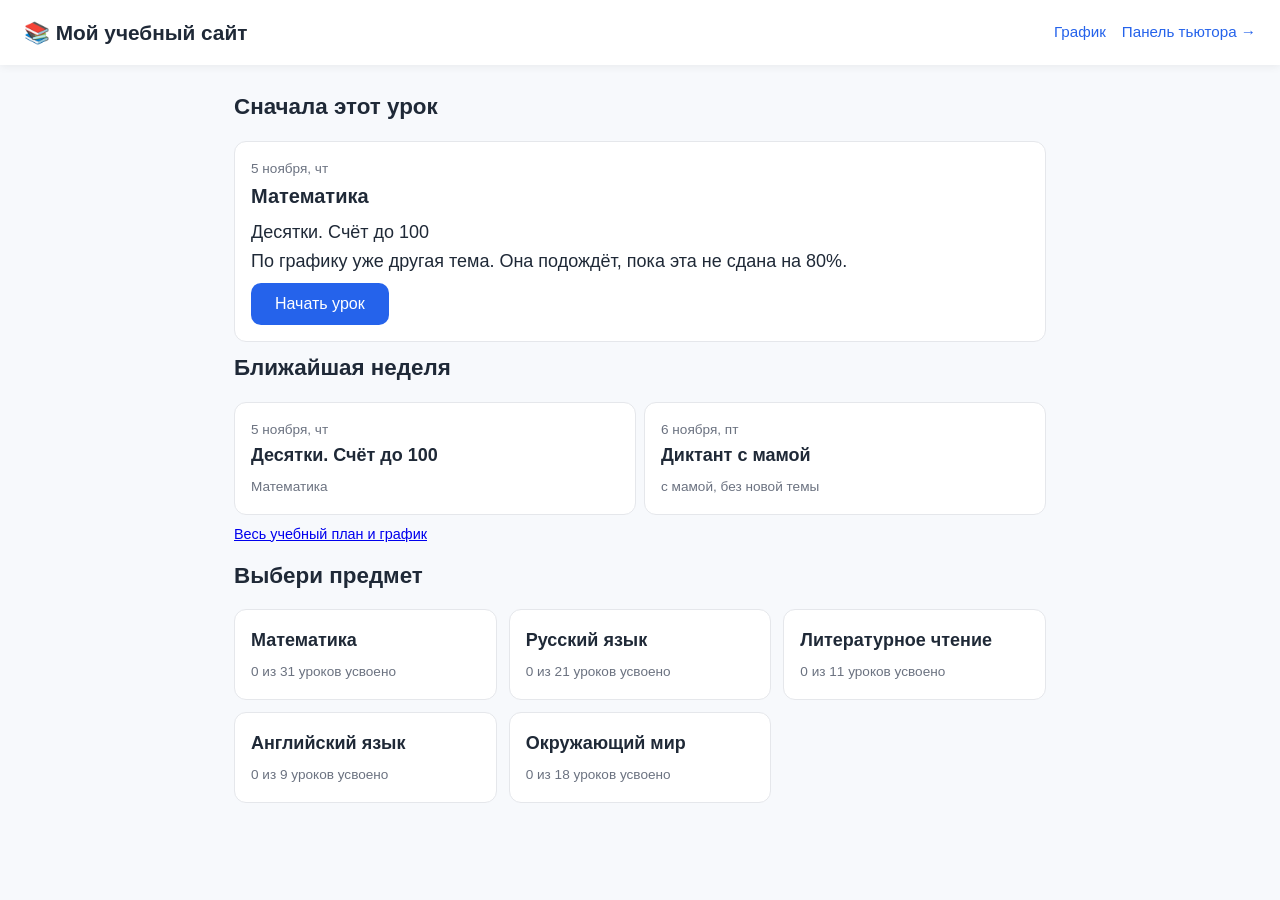
==== index.html @ 7d38accf "Сохранить учебный сайт до правок этапа 1. Co-authored-by: Cursor <cursoragent@cursor.com>" ====
<!DOCTYPE html>
<html lang="ru">
<head>
  <meta charset="UTF-8">
  <meta name="viewport" content="width=device-width, initial-scale=1.0">
  <title>Мой учебный сайт</title>
  <link rel="stylesheet" href="styles.css">
</head>
<body>
  <header>
    <h1>📚 Мой учебный сайт</h1>
    <nav>
      <a href="plan.html" class="tutor-link">График</a>
      <a href="tutor.html" class="tutor-link">Панель тьютора →</a>
    </nav>
  </header>

  <main id="app">
    <section id="subjects-view">
      <div id="today-view">
        <h2 id="today-heading">Сегодня</h2>
        <div id="today-card"></div>
        <h2 id="week-heading">Эта неделя</h2>
        <div id="week-list" class="week"></div>
        <p class="hint"><a href="plan.html">Весь учебный план и график</a></p>
      </div>
      <h2>Выбери предмет</h2>
      <div id="subjects-list" class="grid"></div>
    </section>

    <section id="lessons-view" class="hidden">
      <button class="back-btn" onclick="showSubjects()">← Назад к предметам</button>
      <h2 id="subject-title"></h2>
      <div id="lessons-list" class="grid"></div>
    </section>

    <section id="lesson-view" class="hidden">
      <button class="back-btn" onclick="backToLessons()">← Назад к урокам</button>
      <h2 id="lesson-title"></h2>

      <div id="video-block" class="video-block hidden">
        <h3>Видео к уроку</h3>
        <div id="video-container"></div>
      </div>

      <div id="teach-block">
        <p id="step-label" class="hint"></p>
        <div id="teach-body" class="video-block"></div>
        <button id="teach-next" class="action-btn" type="button" onclick="nextTeachStep()">Дальше</button>
      </div>

      <div id="practice-block" class="hidden">
        <p id="practice-label" class="hint"></p>
        <h3>Тренировка. Она на усвоение не влияет.</h3>
        <div id="practice-body"></div>
        <p id="practice-why" class="hidden"></p>
        <button id="practice-next" class="action-btn hidden" type="button" onclick="nextPractice()">Дальше</button>
      </div>

      <div id="quiz-block" class="hidden">
        <h3 id="quiz-title">Проверка</h3>
        <p id="quiz-hint" class="hint">Первая проверка. Урок усвоен, если верно не меньше 80%.</p>
        <div id="questions"></div>
        <button id="check-btn" onclick="checkAnswers()">Проверить</button>
        <div id="result" class="hidden"></div>
      </div>

      <div id="stuck-block" class="hidden">
        <p>Две проверки ниже 80%. Позови маму: после её объяснения урок можно открыть дальше.</p>
        <button onclick="replayVideo()">🎬 Пересмотреть видео</button>
        <button onclick="callTutor()">🙋 Позвать маму</button>
      </div>
    </section>
  </main>

  <script src="app.js"></script>
</body>
</html>
---- styles.css ----
* { box-sizing: border-box; margin: 0; padding: 0; }

body {
  font-family: -apple-system, "Segoe UI", Roboto, sans-serif;
  font-size: 18px;
  line-height: 1.6;
  background: #f7f9fc;
  color: #1f2937;
  padding-bottom: 40px;
}

header {
  background: #fff;
  padding: 16px 24px;
  display: flex;
  justify-content: space-between;
  align-items: center;
  box-shadow: 0 2px 8px rgba(0,0,0,0.06);
  position: sticky;
  top: 0;
  z-index: 10;
}

header h1 { font-size: 1.3rem; }
header nav { display: flex; gap: 16px; align-items: center; flex-wrap: wrap; justify-content: flex-end; }
.tutor-link { color: #2563eb; text-decoration: none; font-size: 0.95rem; white-space: nowrap; }
.tutor-link:hover { text-decoration: underline; }

main { max-width: 860px; margin: 0 auto; padding: 24px; }

h2 { margin-bottom: 16px; font-size: 1.4rem; }
h3 { margin: 20px 0 12px; font-size: 1.1rem; color: #374151; }

.grid { display: grid; gap: 12px; grid-template-columns: repeat(auto-fill, minmax(220px, 1fr)); }

.card {
  background: #fff;
  border-radius: 12px;
  padding: 16px;
  cursor: pointer;
  border: 1px solid #e5e7eb;
  transition: transform 0.15s, box-shadow 0.15s;
}
.card:hover { transform: translateY(-2px); box-shadow: 0 6px 16px rgba(0,0,0,0.08); }
.card.locked { opacity: 0.55; cursor: not-allowed; }
.card.locked:hover { transform: none; box-shadow: none; }
.card.done { border-color: #86efac; background: #f0fdf4; }
.card.is-today { outline: 2px solid #2563eb; }

.card-title { font-weight: 600; margin-bottom: 6px; }
.card-status { font-size: 0.85rem; color: #6b7280; }

.hidden { display: none !important; }

.back-btn {
  background: none;
  border: none;
  color: #2563eb;
  font-size: 1rem;
  cursor: pointer;
  margin-bottom: 16px;
  padding: 0;
}
.back-btn:hover { text-decoration: underline; }

.video-block {
  background: #fff;
  border-radius: 12px;
  padding: 16px;
  margin-bottom: 20px;
  border: 1px solid #e5e7eb;
}
video, iframe { width: 100%; border-radius: 8px; max-height: 420px; }

.question {
  background: #fff;
  border-radius: 12px;
  padding: 16px;
  margin-bottom: 12px;
  border: 1px solid #e5e7eb;
}
.question p { font-weight: 500; margin-bottom: 10px; }
.options { display: flex; flex-direction: column; gap: 8px; }
.option {
  display: flex;
  align-items: center;
  gap: 10px;
  padding: 10px 12px;
  border-radius: 8px;
  border: 1px solid #e5e7eb;
  cursor: pointer;
  transition: background 0.12s;
}
.option:hover { background: #f3f4f6; }
.option.correct { background: #dcfce7; border-color: #86efac; }
.option.wrong { background: #fee2e2; border-color: #fca5a5; }
.option input { accent-color: #2563eb; }

button.option {
  font: inherit;
  color: inherit;
  text-align: left;
  width: 100%;
  background: #fff;
  cursor: pointer;
}

#check-btn, #stuck-block button, .action-btn {
  background: #2563eb;
  color: #fff;
  border: none;
  border-radius: 10px;
  padding: 12px 24px;
  font-size: 1rem;
  cursor: pointer;
  margin-top: 8px;
}
#check-btn:hover, .action-btn:hover { background: #1d4ed8; }

#stuck-block {
  background: #fff7ed;
  border: 1px solid #fdba74;
  border-radius: 12px;
  padding: 20px;
  margin-top: 16px;
  text-align: center;
}
#stuck-block button {
  background: #ea580c;
  margin: 8px 6px 0;
}
#stuck-block button:hover { background: #c2410c; }

#result {
  background: #dcfce7;
  border: 1px solid #86efac;
  border-radius: 12px;
  padding: 16px;
  margin-top: 16px;
  font-weight: 500;
}
#result.is-wait {
  background: #fff;
  border-color: #e5e7eb;
  color: #1f2937;
}

#tutor-progress .row {
  display: flex;
  justify-content: space-between;
  align-items: center;
  background: #fff;
  border: 1px solid #e5e7eb;
  border-radius: 10px;
  padding: 10px 14px;
  margin-bottom: 8px;
  gap: 12px;
}
#tutor-progress .row.stuck { border-color: #fca5a5; background: #fef2f2; }
#tutor-progress .row.done { border-color: #86efac; background: #f0fdf4; }
#tutor-progress .row button {
  background: #16a34a;
  color: #fff;
  border: none;
  border-radius: 8px;
  padding: 6px 12px;
  font-size: 0.85rem;
  cursor: pointer;
  white-space: nowrap;
}
#tutor-progress .row button:hover { background: #15803d; }

#tutor-errors .err {
  background: #fff;
  border-left: 4px solid #f59e0b;
  border-radius: 8px;
  padding: 10px 14px;
  margin-bottom: 8px;
  font-size: 0.95rem;
}
#tutor-errors .err-type { color: #b45309; font-weight: 600; font-size: 0.8rem; text-transform: uppercase; }

.hint { color: #6b7280; font-size: 0.9rem; margin-bottom: 12px; }

#teach-body p, #practice-why {
  font-size: 1.15rem;
  line-height: 1.55;
}

#teach-body h3 { margin-top: 0; }

#practice-why {
  background: #fff;
  border-radius: 12px;
  padding: 14px 16px;
  border: 1px solid #e5e7eb;
}

button.card {
  font: inherit;
  color: inherit;
  text-align: left;
  width: 100%;
}

.today-card {
  background: #fff;
  border: 1px solid #e5e7eb;
  border-radius: 12px;
  padding: 16px;
  margin-bottom: 8px;
}
.today-card .card-title { font-size: 1.25rem; }
.week {
  display: grid;
  gap: 8px;
  grid-template-columns: repeat(auto-fit, minmax(150px, 1fr));
  margin-bottom: 8px;
}
.plan-subject { margin-bottom: 18px; }
.plan-subject ol { margin: 8px 0 0 1.2rem; }
.plan-subject li { margin: 2px 0; }
.plan-month { margin: 22px 0 10px; }
.plan-row {
  display: flex;
  gap: 12px;
  align-items: baseline;
  background: #fff;
  border: 1px solid #e5e7eb;
  border-radius: 10px;
  padding: 10px 14px;
  margin-bottom: 8px;
  text-decoration: none;
  color: inherit;
}
a.plan-row:hover { border-color: #2563eb; }
.plan-date { min-width: 11rem; color: #6b7280; }
.plan-what { flex: 1; }
.mom-day .plan-what { display: flex; flex-direction: column; gap: 2px; }
.mom-topic { color: #4b5563; font-size: 0.95rem; }
#tutor-calendar .hint a { color: #2563eb; text-decoration: none; }
#tutor-calendar .hint a:hover { text-decoration: underline; }
.plan-row.kind-mama { background: #fff7ed; border-color: #fdba74; }
.plan-row.kind-rest { background: #f3f4f6; }
.plan-row.kind-review, .plan-row.kind-return { background: #eff6ff; border-color: #bfdbfe; }
.plan-row.is-today { outline: 2px solid #2563eb; }
.plan-row.is-done { border-color: #86efac; background: #f0fdf4; }
@media (max-width: 640px) {
  .plan-row { flex-direction: column; gap: 2px; }
  .plan-date { min-width: 0; }
}

iframe {
  aspect-ratio: 16 / 9;
  height: auto;
  border: 0;
  display: block;
}
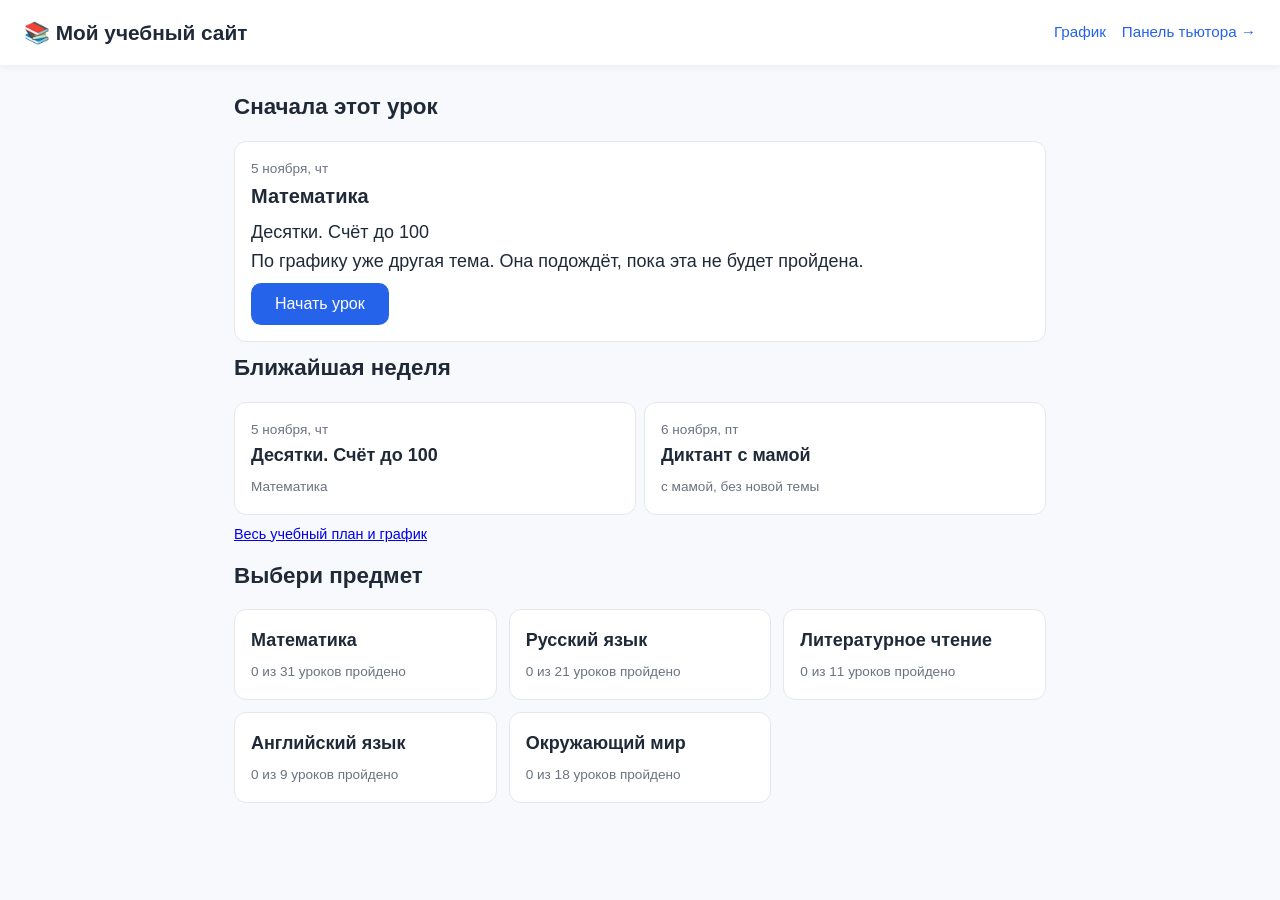
==== commit f5e7efbd: "Смягчить слова и цвета на экране ребёнка. Процент и порог по-прежнему считаются для мамы, ребёнок ви" ====
--- a/index.html
+++ b/index.html
@@ -51,7 +51,7 @@
 
       <div id="practice-block" class="hidden">
         <p id="practice-label" class="hint"></p>
-        <h3>Тренировка. Она на усвоение не влияет.</h3>
+        <h3>Тренировка. Здесь можно пробовать спокойно.</h3>
         <div id="practice-body"></div>
         <p id="practice-why" class="hidden"></p>
         <button id="practice-next" class="action-btn hidden" type="button" onclick="nextPractice()">Дальше</button>
@@ -59,16 +59,16 @@
 
       <div id="quiz-block" class="hidden">
         <h3 id="quiz-title">Проверка</h3>
-        <p id="quiz-hint" class="hint">Первая проверка. Урок усвоен, если верно не меньше 80%.</p>
+        <p id="quiz-hint" class="hint">Ответь на вопросы.</p>
         <div id="questions"></div>
         <button id="check-btn" onclick="checkAnswers()">Проверить</button>
         <div id="result" class="hidden"></div>
       </div>
 
       <div id="stuck-block" class="hidden">
-        <p>Две проверки ниже 80%. Позови маму: после её объяснения урок можно открыть дальше.</p>
+        <p>Давай разберём вместе.</p>
         <button onclick="replayVideo()">🎬 Пересмотреть видео</button>
-        <button onclick="callTutor()">🙋 Позвать маму</button>
+        <button onclick="callTutor()">🙋 Мне нужна помощь</button>
       </div>
     </section>
   </main>
--- a/styles.css
+++ b/styles.css
@@ -93,7 +93,7 @@
 }
 .option:hover { background: #f3f4f6; }
 .option.correct { background: #dcfce7; border-color: #86efac; }
-.option.wrong { background: #fee2e2; border-color: #fca5a5; }
+.option.wrong { background: #fff7ed; border-color: #fdba74; }
 .option input { accent-color: #2563eb; }
 
 button.option {
@@ -240,6 +240,29 @@
 .mom-topic { color: #4b5563; font-size: 0.95rem; }
 #tutor-calendar .hint a { color: #2563eb; text-decoration: none; }
 #tutor-calendar .hint a:hover { text-decoration: underline; }
+
+#tutor-lock input {
+  font: inherit;
+  font-size: 1.4rem;
+  letter-spacing: 0.25rem;
+  padding: 10px 12px;
+  border-radius: 10px;
+  border: 1px solid #e5e7eb;
+  width: 8rem;
+  margin-right: 8px;
+}
+#tutor-save .action-btn { margin-right: 8px; }
+.file-btn {
+  display: inline-block;
+  position: relative;
+  cursor: pointer;
+}
+.file-btn input {
+  position: absolute;
+  width: 1px;
+  height: 1px;
+  opacity: 0;
+}
 .plan-row.kind-mama { background: #fff7ed; border-color: #fdba74; }
 .plan-row.kind-rest { background: #f3f4f6; }
 .plan-row.kind-review, .plan-row.kind-return { background: #eff6ff; border-color: #bfdbfe; }
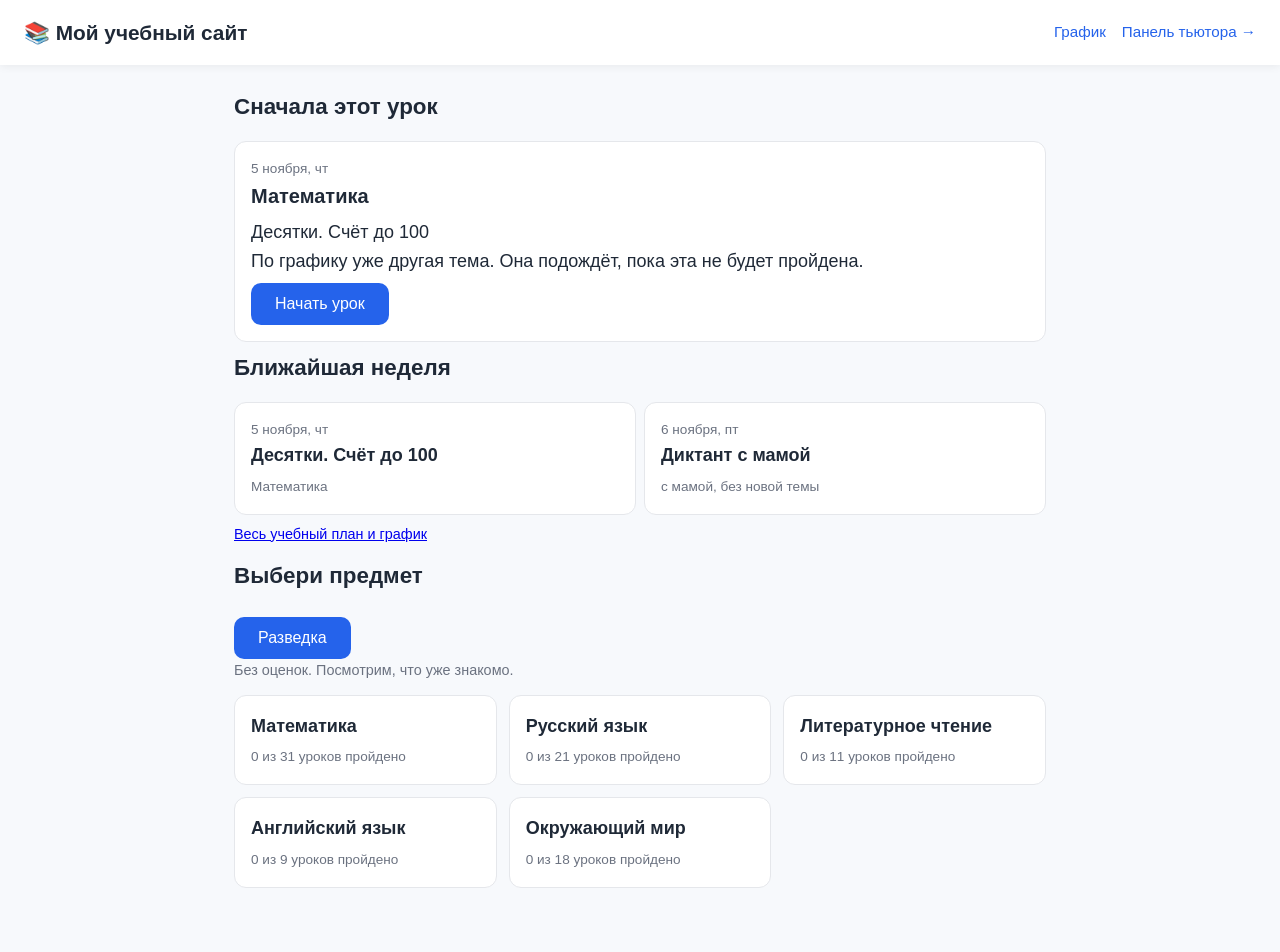
==== commit 52d08c0f: "Добавить разведку без оценок и карту умений. Результат пишется отдельно от прогресса уроков, чтобы м" ====
--- a/index.html
+++ b/index.html
@@ -25,7 +25,16 @@
         <p class="hint"><a href="plan.html">Весь учебный план и график</a></p>
       </div>
       <h2>Выбери предмет</h2>
+      <button class="action-btn" type="button" onclick="openScout()">Разведка</button>
+      <p class="hint">Без оценок. Посмотрим, что уже знакомо.</p>
       <div id="subjects-list" class="grid"></div>
+    </section>
+
+    <section id="scout-view" class="hidden">
+      <button class="back-btn" type="button" onclick="showSubjects()">← На главную</button>
+      <h2 id="scout-title">Разведка</h2>
+      <p id="scout-lead" class="hint"></p>
+      <div id="scout-body"></div>
     </section>
 
     <section id="lessons-view" class="hidden">
--- a/styles.css
+++ b/styles.css
@@ -94,6 +94,11 @@
 .option:hover { background: #f3f4f6; }
 .option.correct { background: #dcfce7; border-color: #86efac; }
 .option.wrong { background: #fff7ed; border-color: #fdba74; }
+.stars { font-size: 1.8rem; letter-spacing: 0.25rem; color: #d97706; margin-top: 8px; }
+.scout-card { cursor: default; }
+.scout-card.known { border-color: #86efac; background: #f0fdf4; }
+.scout-card.practice { border-color: #bfdbfe; background: #eff6ff; }
+#scout-body .option { margin-bottom: 8px; }
 .option input { accent-color: #2563eb; }
 
 button.option {
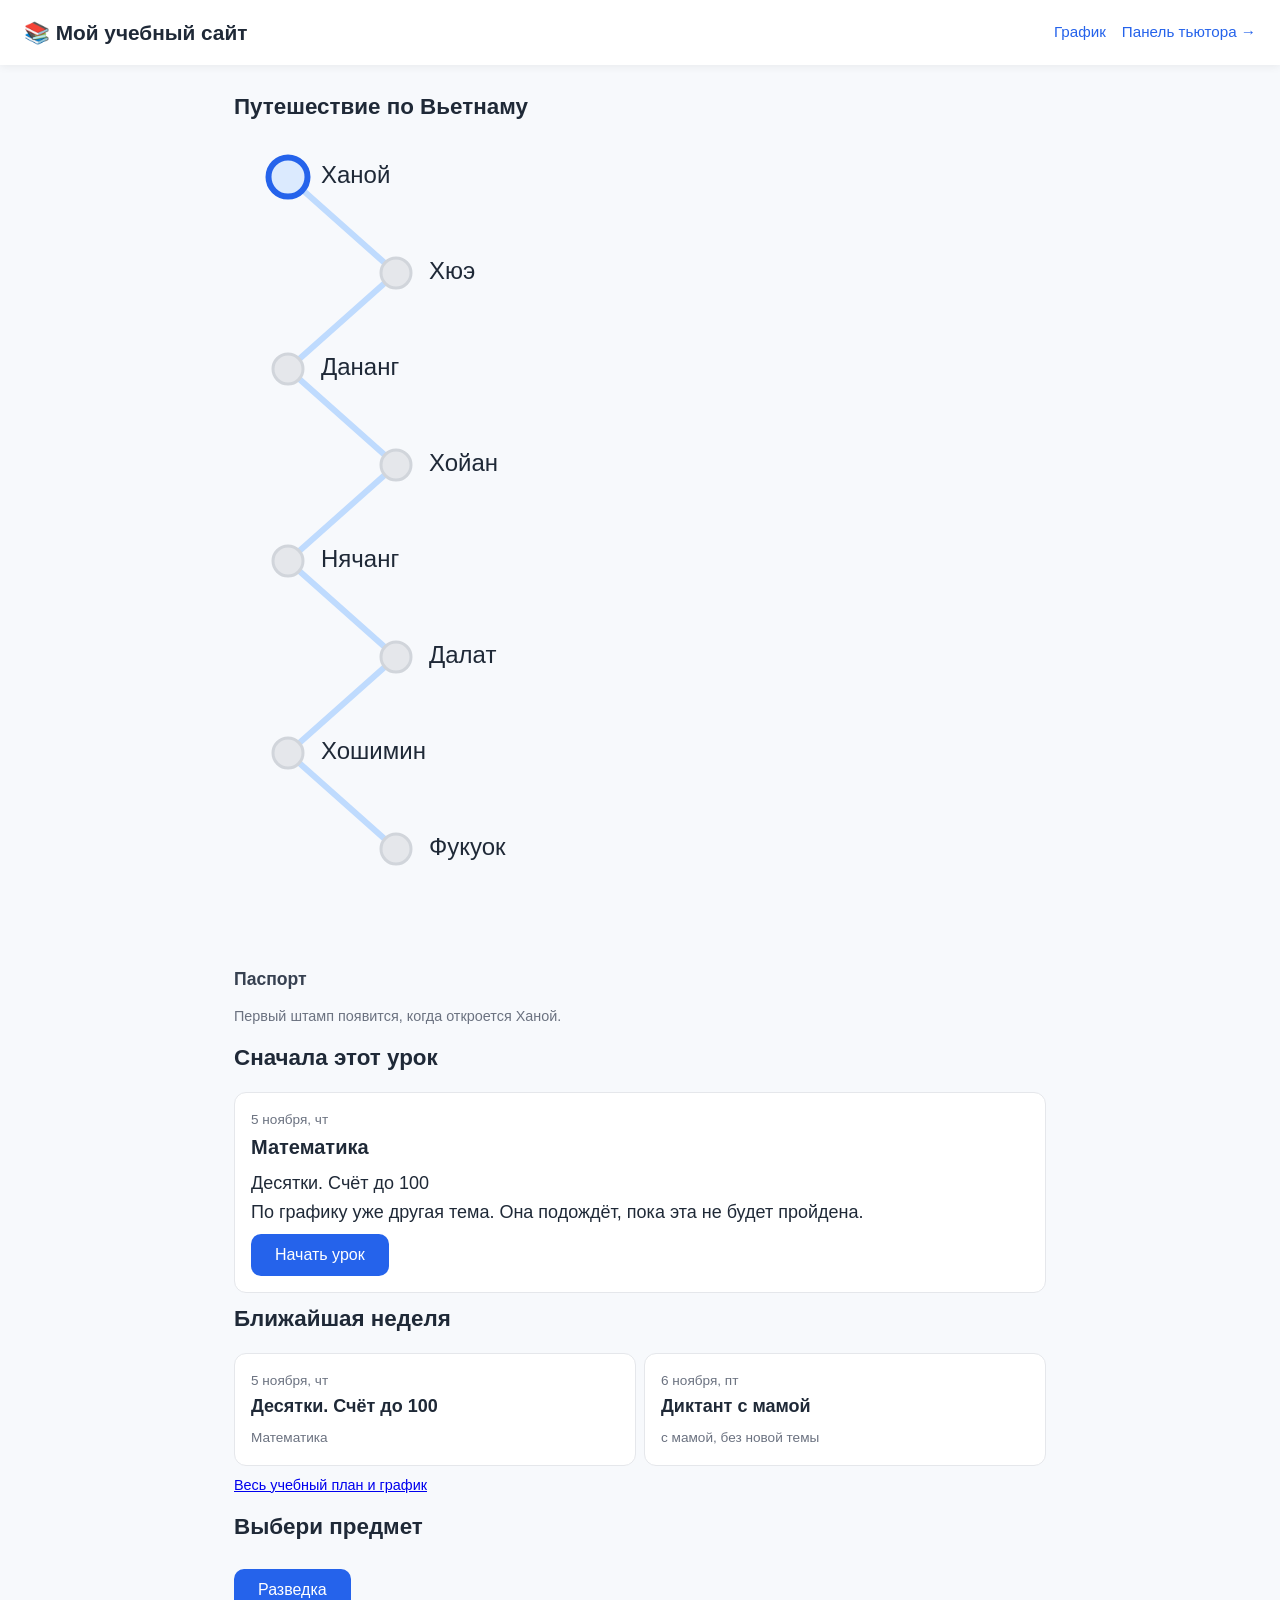
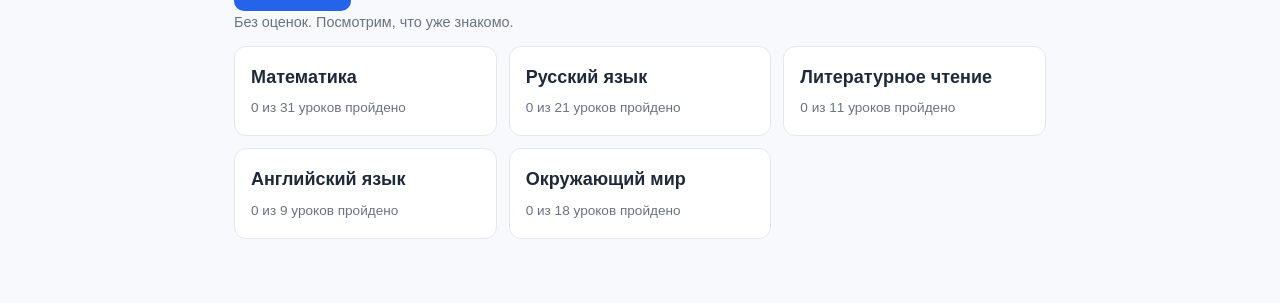
==== commit 216c919c: "Добавить путь по Вьетнаму и штампы в паспорт. Города открываются по доле пройденных уроков, а пропущ" ====
--- a/index.html
+++ b/index.html
@@ -17,6 +17,13 @@
 
   <main id="app">
     <section id="subjects-view">
+      <div id="journey">
+        <h2>Путешествие по Вьетнаму</h2>
+        <p id="journey-streak" class="hint"></p>
+        <div id="journey-path"></div>
+        <h3>Паспорт</h3>
+        <div id="journey-passport" class="stamps"></div>
+      </div>
       <div id="today-view">
         <h2 id="today-heading">Сегодня</h2>
         <div id="today-card"></div>
--- a/styles.css
+++ b/styles.css
@@ -94,7 +94,18 @@
 .option:hover { background: #f3f4f6; }
 .option.correct { background: #dcfce7; border-color: #86efac; }
 .option.wrong { background: #fff7ed; border-color: #fdba74; }
-.stars { font-size: 1.8rem; letter-spacing: 0.25rem; color: #d97706; margin-top: 8px; }
+#journey-path svg { width: 100%; max-width: 420px; height: auto; display: block; }
+.stamps { display: flex; flex-wrap: wrap; gap: 12px; }
+.stamp {
+  border: 2px dashed #d97706;
+  border-radius: 12px;
+  padding: 12px 16px;
+  background: #fffbeb;
+  min-width: 120px;
+  text-align: center;
+}
+.stamp-city { font-weight: 700; }
+.stamp-date { color: #92400e; font-size: 0.9rem; }
 .scout-card { cursor: default; }
 .scout-card.known { border-color: #86efac; background: #f0fdf4; }
 .scout-card.practice { border-color: #bfdbfe; background: #eff6ff; }
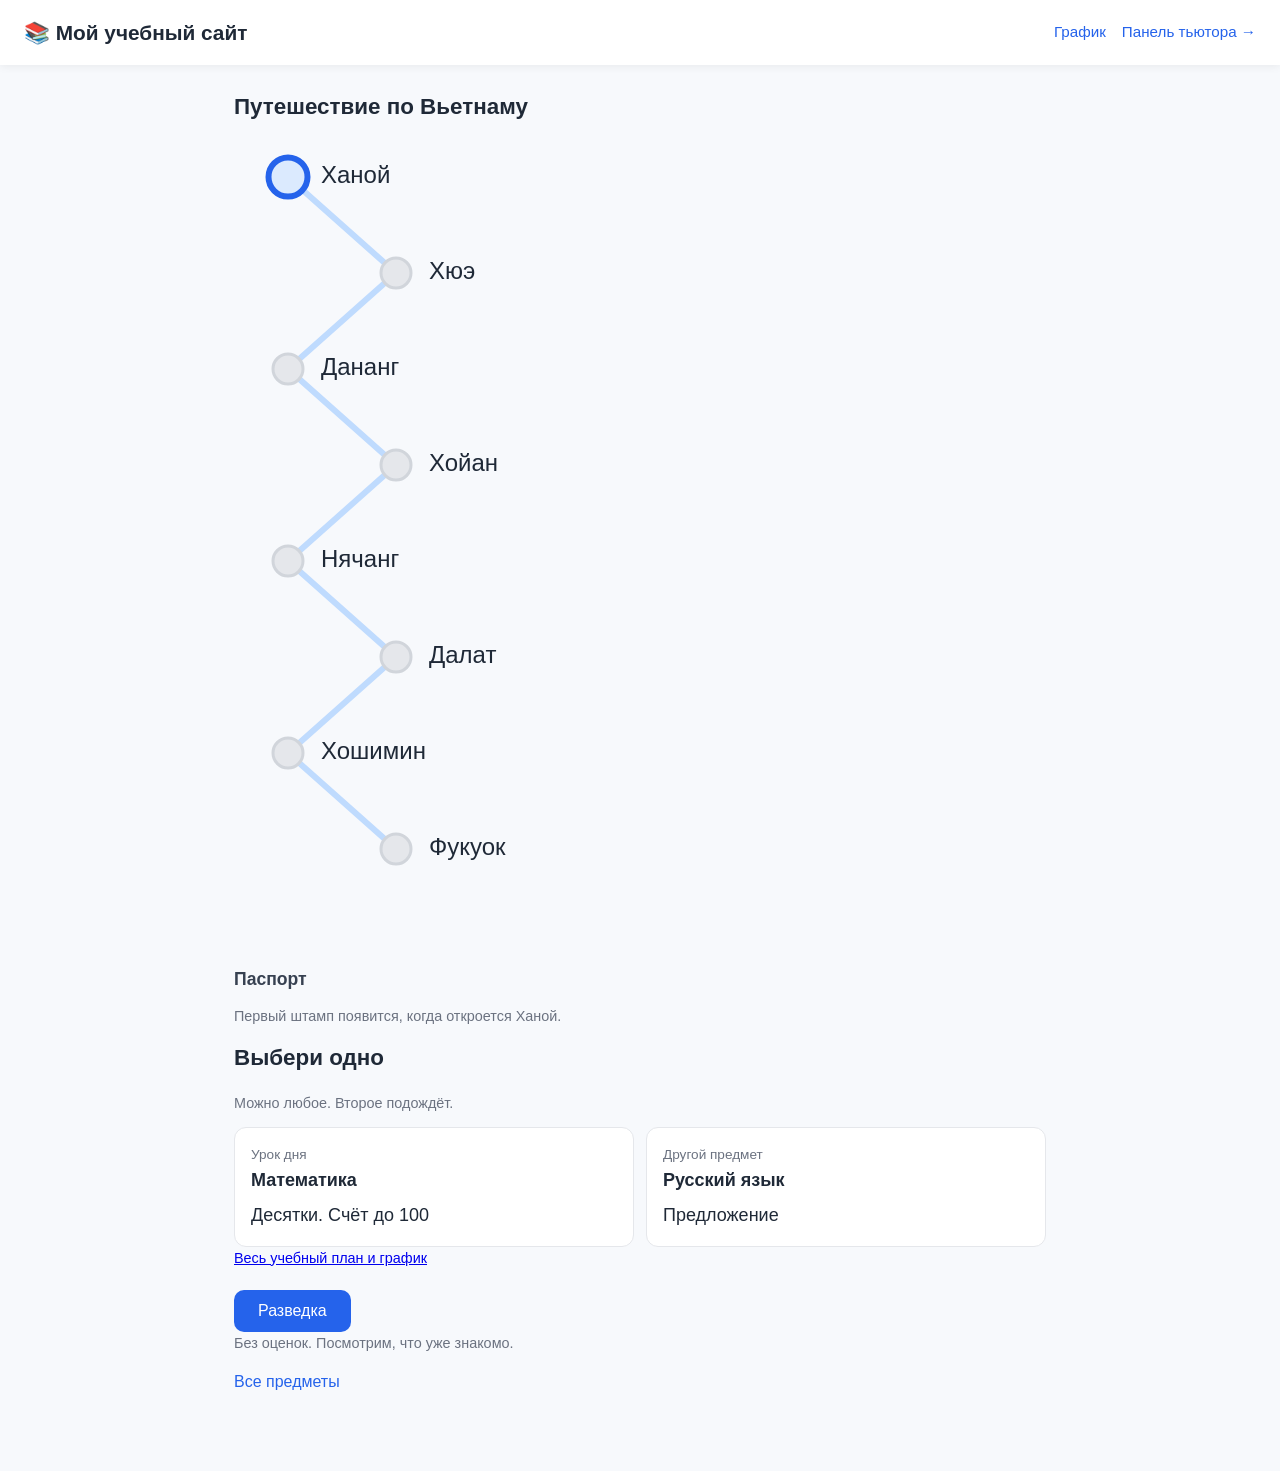
==== commit b5b3835e: "Добавить спокойное занятие: таймер, выбор из двух и рассказ маме. Пятнадцать минут не прерывают урок" ====
--- a/index.html
+++ b/index.html
@@ -27,14 +27,14 @@
       <div id="today-view">
         <h2 id="today-heading">Сегодня</h2>
         <div id="today-card"></div>
-        <h2 id="week-heading">Эта неделя</h2>
-        <div id="week-list" class="week"></div>
+        <h2 id="week-heading" class="hidden">Эта неделя</h2>
+        <div id="week-list" class="week hidden"></div>
         <p class="hint"><a href="plan.html">Весь учебный план и график</a></p>
       </div>
-      <h2>Выбери предмет</h2>
       <button class="action-btn" type="button" onclick="openScout()">Разведка</button>
       <p class="hint">Без оценок. Посмотрим, что уже знакомо.</p>
-      <div id="subjects-list" class="grid"></div>
+      <button class="back-btn" type="button" onclick="toggleSubjects()">Все предметы</button>
+      <div id="subjects-list" class="grid hidden"></div>
     </section>
 
     <section id="scout-view" class="hidden">
@@ -53,6 +53,12 @@
     <section id="lesson-view" class="hidden">
       <button class="back-btn" onclick="backToLessons()">← Назад к урокам</button>
       <h2 id="lesson-title"></h2>
+      <p id="session-timer" class="hint">Время занятия: <span id="session-time">15:00</span></p>
+      <div id="session-note" class="hidden">
+        <p>На сегодня всё, ты молодец!</p>
+        <button class="action-btn" type="button" onclick="finishSession()">Закончить</button>
+        <button class="action-btn" type="button" onclick="stayLonger()">Ещё немного</button>
+      </div>
 
       <div id="video-block" class="video-block hidden">
         <h3>Видео к уроку</h3>
--- a/styles.css
+++ b/styles.css
@@ -104,8 +104,18 @@
   min-width: 120px;
   text-align: center;
 }
-.stamp-city { font-weight: 700; }
-.stamp-date { color: #92400e; font-size: 0.9rem; }
+#session-note {
+  background: #eff6ff;
+  border: 1px solid #bfdbfe;
+  border-radius: 12px;
+  padding: 16px;
+  margin: 12px 0;
+}
+#session-note .action-btn { margin-right: 8px; }
+.choice-grid { display: grid; gap: 12px; }
+@media (min-width: 700px) {
+  .choice-grid { grid-template-columns: 1fr 1fr; }
+}
 .scout-card { cursor: default; }
 .scout-card.known { border-color: #86efac; background: #f0fdf4; }
 .scout-card.practice { border-color: #bfdbfe; background: #eff6ff; }
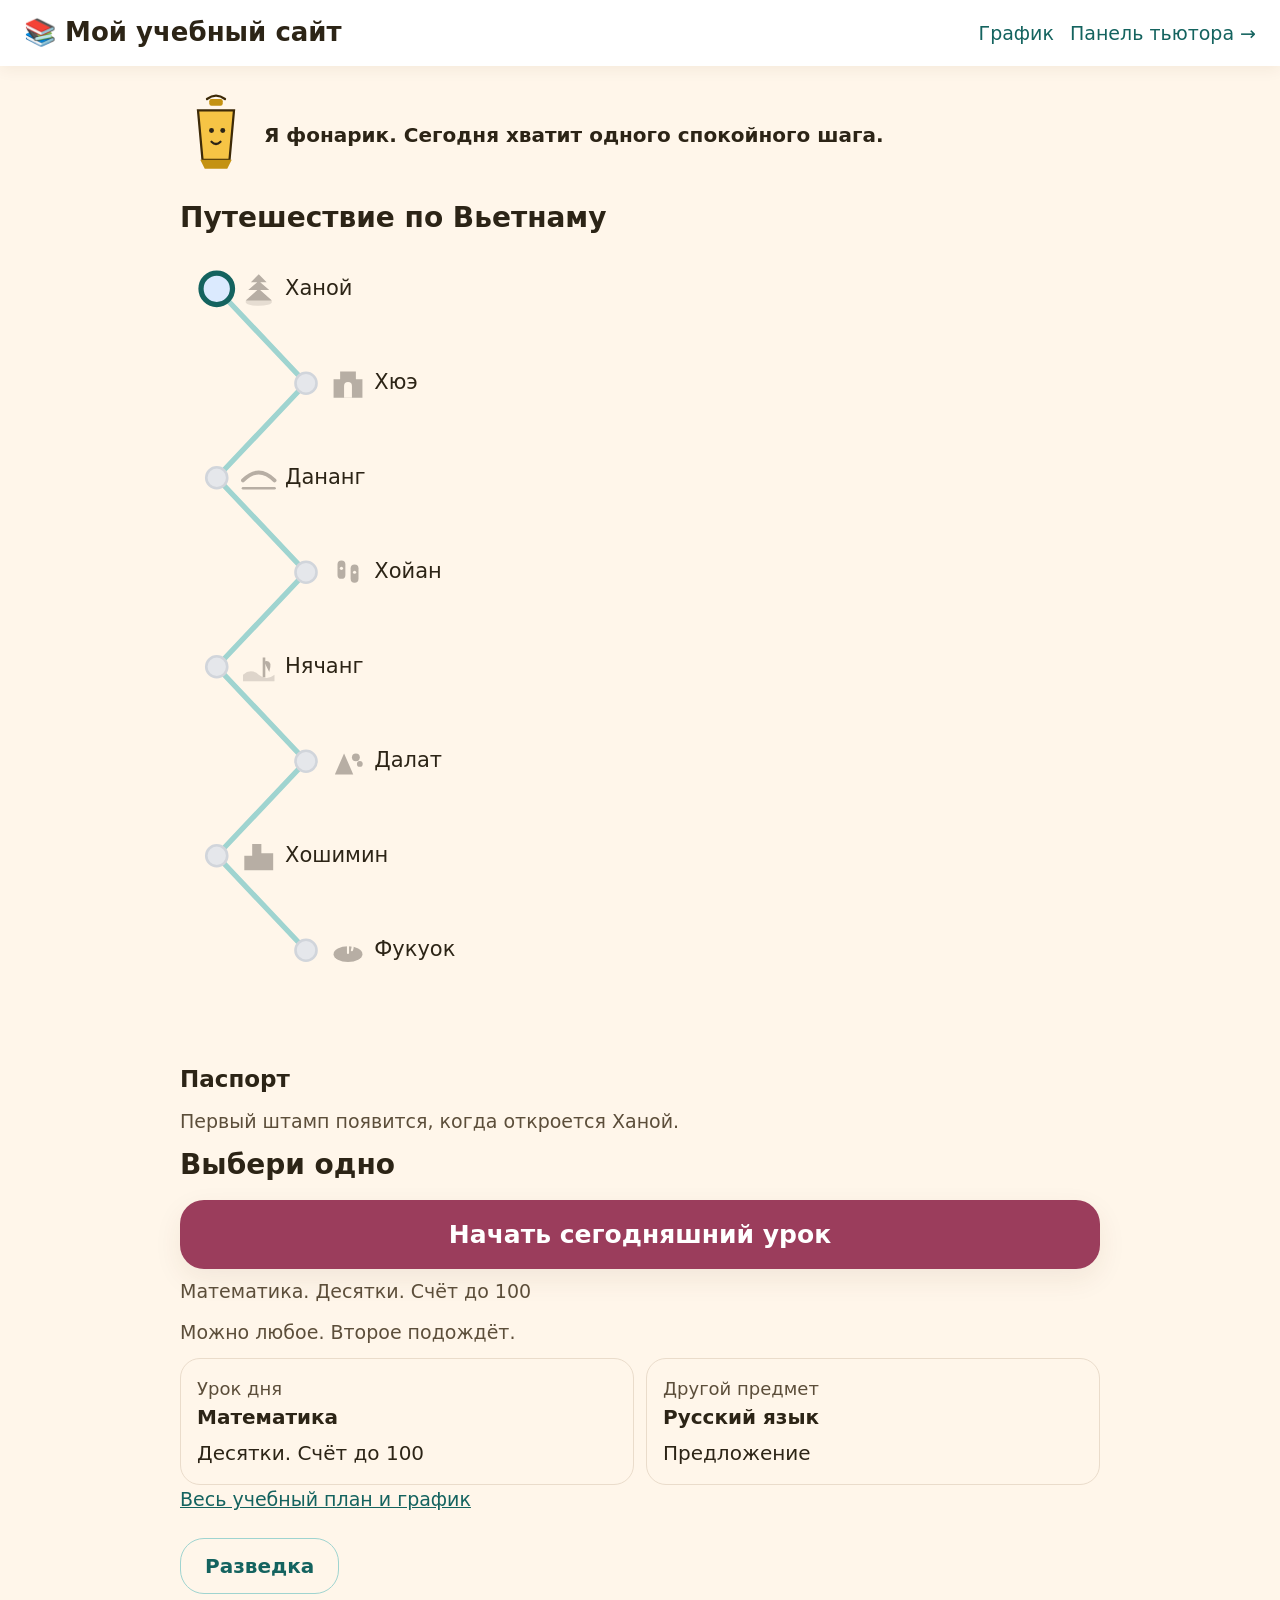
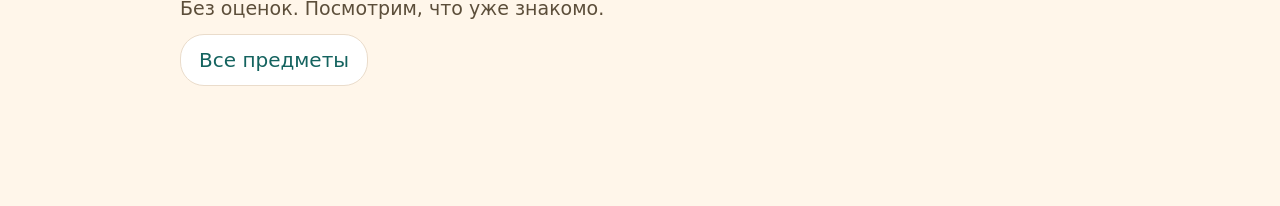
==== commit 98925faf: "Сделать главную спокойнее: кнопка дня, значки городов и фонарик. Выбор из двух и разведка остаются, " ====
--- a/index.html
+++ b/index.html
@@ -17,6 +17,18 @@
 
   <main id="app">
     <section id="subjects-view">
+      <div class="guide">
+        <svg class="guide-lantern" viewBox="0 0 64 80" aria-hidden="true">
+          <path d="M24 8 Q32 2 40 8" fill="none" stroke="#3d2a08" stroke-width="2" stroke-linecap="round"/>
+          <rect x="26" y="8" width="12" height="6" rx="2" fill="#c49212"/>
+          <path d="M16 18 H48 L44 62 H20 Z" fill="#f6c445" stroke="#3d2a08" stroke-width="2"/>
+          <circle cx="28" cy="36" r="2.2" fill="#2c2416"/>
+          <circle cx="38" cy="36" r="2.2" fill="#2c2416"/>
+          <path d="M28 46 Q32 50 36 46" fill="none" stroke="#2c2416" stroke-width="2" stroke-linecap="round"/>
+          <path d="M18 62 H46 L42 70 H22 Z" fill="#c49212"/>
+        </svg>
+        <p>Я фонарик. Сегодня хватит одного спокойного шага.</p>
+      </div>
       <div id="journey">
         <h2>Путешествие по Вьетнаму</h2>
         <p id="journey-streak" class="hint"></p>
@@ -31,7 +43,7 @@
         <div id="week-list" class="week hidden"></div>
         <p class="hint"><a href="plan.html">Весь учебный план и график</a></p>
       </div>
-      <button class="action-btn" type="button" onclick="openScout()">Разведка</button>
+      <button class="action-btn btn-quiet" type="button" onclick="openScout()">Разведка</button>
       <p class="hint">Без оценок. Посмотрим, что уже знакомо.</p>
       <button class="back-btn" type="button" onclick="toggleSubjects()">Все предметы</button>
       <div id="subjects-list" class="grid hidden"></div>
--- a/styles.css
+++ b/styles.css
@@ -1,225 +1,348 @@
+@font-face {
+  font-family: "Nunito";
+  src: url("fonts/Nunito-Regular.woff2") format("woff2");
+  font-weight: 400;
+  font-style: normal;
+  font-display: swap;
+}
+
+@font-face {
+  font-family: "Nunito";
+  src: url("fonts/Nunito-Bold.woff2") format("woff2");
+  font-weight: 700;
+  font-style: normal;
+  font-display: swap;
+}
+
+:root {
+  --paper: #fff6ea;
+  --paper-deep: #f3e6d4;
+  --card: #ffffff;
+  --ink: #2c2416;
+  --ink-soft: #5c4e3a;
+  --line: #eadccb;
+  --lotus: #9b3d5c;
+  --lotus-deep: #7e2e4a;
+  --lotus-soft: #f8e4ec;
+  --rice: #1f6b4a;
+  --rice-soft: #e7f6ea;
+  --rice-line: #8fcfa8;
+  --sea: #14635f;
+  --sea-soft: #e5f6f5;
+  --sea-line: #9fd4d0;
+  --lantern: #f6c445;
+  --lantern-soft: #fff4d2;
+  --lantern-ink: #3d2a08;
+  --wrong-bg: #fff1e4;
+  --wrong-ink: #8a4b12;
+  --wrong-line: #e8a56a;
+  --shadow: 0 10px 28px rgba(90, 52, 24, 0.08);
+  --shadow-soft: 0 4px 14px rgba(90, 52, 24, 0.06);
+  --radius: 20px;
+  --radius-sm: 16px;
+  --radius-lg: 24px;
+  --space: 12px;
+  --space-lg: 24px;
+  --control: 48px;
+  --font: "Nunito", "Segoe UI", system-ui, sans-serif;
+  --text: 20px;
+  --leading: 1.5;
+  --focus: 3px solid var(--sea);
+}
+
 * { box-sizing: border-box; margin: 0; padding: 0; }
 
+html { font-size: var(--text); }
+
 body {
-  font-family: -apple-system, "Segoe UI", Roboto, sans-serif;
-  font-size: 18px;
-  line-height: 1.6;
-  background: #f7f9fc;
-  color: #1f2937;
+  font-family: var(--font);
+  font-size: 1rem;
+  line-height: var(--leading);
+  background: var(--paper);
+  color: var(--ink);
   padding-bottom: 40px;
 }
 
+:focus-visible {
+  outline: var(--focus);
+  outline-offset: 3px;
+}
+
 header {
-  background: #fff;
-  padding: 16px 24px;
+  background: var(--card);
+  padding: 16px var(--space-lg);
   display: flex;
   justify-content: space-between;
   align-items: center;
-  box-shadow: 0 2px 8px rgba(0,0,0,0.06);
+  gap: var(--space);
+  box-shadow: var(--shadow-soft);
   position: sticky;
   top: 0;
   z-index: 10;
 }
 
-header h1 { font-size: 1.3rem; }
+header h1 { font-size: 1.3rem; line-height: 1.3; }
 header nav { display: flex; gap: 16px; align-items: center; flex-wrap: wrap; justify-content: flex-end; }
-.tutor-link { color: #2563eb; text-decoration: none; font-size: 0.95rem; white-space: nowrap; }
+.tutor-link { color: var(--sea); text-decoration: none; font-size: 0.95rem; white-space: nowrap; }
 .tutor-link:hover { text-decoration: underline; }
 
-main { max-width: 860px; margin: 0 auto; padding: 24px; }
-
-h2 { margin-bottom: 16px; font-size: 1.4rem; }
-h3 { margin: 20px 0 12px; font-size: 1.1rem; color: #374151; }
-
-.grid { display: grid; gap: 12px; grid-template-columns: repeat(auto-fill, minmax(220px, 1fr)); }
+main {
+  max-width: 960px;
+  margin: 0 auto;
+  padding: 24px 20px 64px;
+}
+main a { color: var(--sea); }
+
+h2 { margin-bottom: 16px; font-size: 1.4rem; line-height: 1.3; }
+h3 { margin: 20px 0 12px; font-size: 1.15rem; color: var(--ink); line-height: 1.3; }
+
+.grid { display: grid; gap: var(--space); grid-template-columns: repeat(auto-fill, minmax(220px, 1fr)); }
 
 .card {
-  background: #fff;
-  border-radius: 12px;
-  padding: 16px;
-  cursor: pointer;
-  border: 1px solid #e5e7eb;
-  transition: transform 0.15s, box-shadow 0.15s;
-}
-.card:hover { transform: translateY(-2px); box-shadow: 0 6px 16px rgba(0,0,0,0.08); }
+  background: var(--card);
+  border-radius: var(--radius);
+  padding: 16px;
+  cursor: pointer;
+  border: 1px solid var(--line);
+  box-shadow: var(--shadow-soft);
+  transition: transform 0.2s, box-shadow 0.2s;
+}
+.card:hover { transform: translateY(-2px); box-shadow: var(--shadow); }
 .card.locked { opacity: 0.55; cursor: not-allowed; }
-.card.locked:hover { transform: none; box-shadow: none; }
-.card.done { border-color: #86efac; background: #f0fdf4; }
-.card.is-today { outline: 2px solid #2563eb; }
-
-.card-title { font-weight: 600; margin-bottom: 6px; }
-.card-status { font-size: 0.85rem; color: #6b7280; }
+.card.locked:hover { transform: none; box-shadow: var(--shadow-soft); }
+.card.done { border-color: var(--rice-line); background: var(--rice-soft); }
+.card.is-today { outline: 3px solid var(--sea); }
+
+.card-title { font-weight: 700; margin-bottom: 6px; }
+.card-status { font-size: 0.9rem; color: var(--ink-soft); }
 
 .hidden { display: none !important; }
 
 .back-btn {
-  background: none;
-  border: none;
-  color: #2563eb;
+  background: var(--card);
+  border: 1px solid var(--line);
+  color: var(--sea);
+  font: inherit;
   font-size: 1rem;
   cursor: pointer;
   margin-bottom: 16px;
-  padding: 0;
-}
-.back-btn:hover { text-decoration: underline; }
+  min-height: var(--control);
+  padding: 10px 18px;
+  border-radius: var(--radius-lg);
+}
+.back-btn:hover { background: var(--sea-soft); }
 
 .video-block {
-  background: #fff;
-  border-radius: 12px;
+  background: var(--card);
+  border-radius: var(--radius);
   padding: 16px;
   margin-bottom: 20px;
-  border: 1px solid #e5e7eb;
-}
-video, iframe { width: 100%; border-radius: 8px; max-height: 420px; }
+  border: 1px solid var(--line);
+  box-shadow: var(--shadow-soft);
+}
+video, iframe { width: 100%; border-radius: var(--radius-sm); max-height: 420px; }
 
 .question {
-  background: #fff;
-  border-radius: 12px;
-  padding: 16px;
-  margin-bottom: 12px;
-  border: 1px solid #e5e7eb;
-}
-.question p { font-weight: 500; margin-bottom: 10px; }
-.options { display: flex; flex-direction: column; gap: 8px; }
+  background: var(--card);
+  border-radius: var(--radius);
+  padding: 16px;
+  margin-bottom: var(--space);
+  border: 1px solid var(--line);
+}
+.question p { font-weight: 700; margin-bottom: 12px; }
+.options { display: flex; flex-direction: column; gap: var(--space); }
 .option {
   display: flex;
   align-items: center;
   gap: 10px;
-  padding: 10px 12px;
-  border-radius: 8px;
-  border: 1px solid #e5e7eb;
-  cursor: pointer;
-  transition: background 0.12s;
-}
-.option:hover { background: #f3f4f6; }
-.option.correct { background: #dcfce7; border-color: #86efac; }
-.option.wrong { background: #fff7ed; border-color: #fdba74; }
+  min-height: var(--control);
+  padding: 12px 16px;
+  border-radius: var(--radius-sm);
+  border: 1px solid var(--line);
+  background: var(--card);
+  cursor: pointer;
+  transition: background 0.2s, border-color 0.2s;
+}
+.option:hover { background: var(--lantern-soft); }
+.option.correct { background: var(--rice-soft); border-color: var(--rice-line); }
+.option.wrong { background: var(--wrong-bg); border-color: var(--wrong-line); }
 #journey-path svg { width: 100%; max-width: 420px; height: auto; display: block; }
-.stamps { display: flex; flex-wrap: wrap; gap: 12px; }
+.stamps { display: flex; flex-wrap: wrap; gap: var(--space); }
 .stamp {
-  border: 2px dashed #d97706;
-  border-radius: 12px;
-  padding: 12px 16px;
-  background: #fffbeb;
-  min-width: 120px;
+  width: 132px;
+  height: 132px;
+  border-radius: 50%;
+  border: 3px solid var(--lantern-ink);
+  box-shadow: inset 0 0 0 5px var(--lantern-soft), inset 0 0 0 7px var(--lantern);
+  padding: 16px;
+  background: var(--lantern-soft);
+  color: var(--lantern-ink);
   text-align: center;
-}
+  display: flex;
+  flex-direction: column;
+  align-items: center;
+  justify-content: center;
+}
+.stamp-city { font-weight: 700; font-size: 0.85rem; line-height: 1.2; }
+.stamp-date { color: var(--lantern-ink); font-size: 0.75rem; line-height: 1.2; }
 #session-note {
-  background: #eff6ff;
-  border: 1px solid #bfdbfe;
-  border-radius: 12px;
-  padding: 16px;
-  margin: 12px 0;
+  background: var(--sea-soft);
+  border: 1px solid var(--sea-line);
+  border-radius: var(--radius);
+  padding: 16px;
+  margin: var(--space) 0;
 }
 #session-note .action-btn { margin-right: 8px; }
-.choice-grid { display: grid; gap: 12px; }
+.choice-grid { display: grid; gap: var(--space); }
 @media (min-width: 700px) {
   .choice-grid { grid-template-columns: 1fr 1fr; }
 }
 .scout-card { cursor: default; }
-.scout-card.known { border-color: #86efac; background: #f0fdf4; }
-.scout-card.practice { border-color: #bfdbfe; background: #eff6ff; }
-#scout-body .option { margin-bottom: 8px; }
-.option input { accent-color: #2563eb; }
+.scout-card.known { border-color: var(--rice-line); background: var(--rice-soft); }
+.scout-card.practice { border-color: var(--sea-line); background: var(--sea-soft); }
+#scout-body .option { margin-bottom: 0; }
+.option input { accent-color: var(--sea); }
 
 button.option {
   font: inherit;
   color: inherit;
   text-align: left;
   width: 100%;
-  background: #fff;
+  background: var(--card);
   cursor: pointer;
 }
 
 #check-btn, #stuck-block button, .action-btn {
-  background: #2563eb;
+  background: var(--lotus);
   color: #fff;
   border: none;
-  border-radius: 10px;
+  border-radius: var(--radius-lg);
+  min-height: var(--control);
   padding: 12px 24px;
+  font: inherit;
   font-size: 1rem;
-  cursor: pointer;
-  margin-top: 8px;
-}
-#check-btn:hover, .action-btn:hover { background: #1d4ed8; }
+  font-weight: 700;
+  cursor: pointer;
+  margin-top: 12px;
+}
+#check-btn:hover, .action-btn:hover, #stuck-block button:hover { background: var(--lotus-deep); }
+.action-btn.btn-quiet {
+  background: transparent;
+  color: var(--sea);
+  border: 1px solid var(--sea-line);
+  box-shadow: none;
+}
+.action-btn.btn-quiet:hover { background: var(--sea-soft); color: var(--sea); }
+.start-day {
+  display: block;
+  width: 100%;
+  min-height: 64px;
+  margin-bottom: 8px;
+  padding: 16px 24px;
+  border: none;
+  border-radius: var(--radius-lg);
+  background: var(--lotus);
+  color: #fff;
+  font: inherit;
+  font-size: 1.25rem;
+  font-weight: 700;
+  cursor: pointer;
+  box-shadow: var(--shadow);
+}
+.start-day:hover { background: var(--lotus-deep); }
+.choice-card {
+  box-shadow: none;
+  background: transparent;
+}
+.choice-card:hover { transform: none; box-shadow: none; background: var(--card); }
+.guide {
+  display: flex;
+  align-items: center;
+  gap: var(--space);
+  margin-bottom: 20px;
+}
+.guide p { margin: 0; font-weight: 700; }
+.guide-lantern { width: 72px; height: 90px; flex: none; }
 
 #stuck-block {
-  background: #fff7ed;
-  border: 1px solid #fdba74;
-  border-radius: 12px;
+  background: var(--lantern-soft);
+  border: 1px solid var(--lantern);
+  border-radius: var(--radius);
   padding: 20px;
   margin-top: 16px;
   text-align: center;
-}
-#stuck-block button {
-  background: #ea580c;
-  margin: 8px 6px 0;
-}
-#stuck-block button:hover { background: #c2410c; }
+  color: var(--lantern-ink);
+}
+#stuck-block button { margin: 12px 6px 0; }
 
 #result {
-  background: #dcfce7;
-  border: 1px solid #86efac;
-  border-radius: 12px;
+  background: var(--rice-soft);
+  border: 1px solid var(--rice-line);
+  border-radius: var(--radius);
   padding: 16px;
   margin-top: 16px;
-  font-weight: 500;
+  font-weight: 700;
+  color: var(--ink);
 }
 #result.is-wait {
-  background: #fff;
-  border-color: #e5e7eb;
-  color: #1f2937;
+  background: var(--card);
+  border-color: var(--line);
+  color: var(--ink);
 }
 
 #tutor-progress .row {
   display: flex;
+  flex-wrap: wrap;
   justify-content: space-between;
   align-items: center;
-  background: #fff;
-  border: 1px solid #e5e7eb;
-  border-radius: 10px;
+  background: var(--card);
+  border: 1px solid var(--line);
+  border-radius: var(--radius-sm);
   padding: 10px 14px;
-  margin-bottom: 8px;
-  gap: 12px;
-}
-#tutor-progress .row.stuck { border-color: #fca5a5; background: #fef2f2; }
-#tutor-progress .row.done { border-color: #86efac; background: #f0fdf4; }
+  margin-bottom: var(--space);
+  gap: var(--space);
+}
+#tutor-progress .row.stuck { border-color: var(--wrong-line); background: var(--wrong-bg); }
+#tutor-progress .row.done { border-color: var(--rice-line); background: var(--rice-soft); }
 #tutor-progress .row button {
-  background: #16a34a;
+  background: var(--rice);
   color: #fff;
   border: none;
-  border-radius: 8px;
-  padding: 6px 12px;
-  font-size: 0.85rem;
+  border-radius: var(--radius-sm);
+  min-height: var(--control);
+  padding: 8px 14px;
+  font: inherit;
+  font-size: 0.9rem;
+  font-weight: 700;
   cursor: pointer;
   white-space: nowrap;
 }
-#tutor-progress .row button:hover { background: #15803d; }
+#tutor-progress .row button:hover { background: var(--sea); }
 
 #tutor-errors .err {
-  background: #fff;
-  border-left: 4px solid #f59e0b;
-  border-radius: 8px;
+  background: var(--card);
+  border-left: 4px solid var(--lantern);
+  border-radius: var(--radius-sm);
   padding: 10px 14px;
-  margin-bottom: 8px;
+  margin-bottom: var(--space);
   font-size: 0.95rem;
 }
-#tutor-errors .err-type { color: #b45309; font-weight: 600; font-size: 0.8rem; text-transform: uppercase; }
-
-.hint { color: #6b7280; font-size: 0.9rem; margin-bottom: 12px; }
+#tutor-errors .err-type { color: var(--wrong-ink); font-weight: 700; font-size: 0.85rem; }
+
+.hint { color: var(--ink-soft); font-size: 0.95rem; margin-bottom: 12px; }
 
 #teach-body p, #practice-why {
   font-size: 1.15rem;
-  line-height: 1.55;
+  line-height: var(--leading);
 }
 
 #teach-body h3 { margin-top: 0; }
 
 #practice-why {
-  background: #fff;
-  border-radius: 12px;
+  background: var(--card);
+  border-radius: var(--radius);
   padding: 14px 16px;
-  border: 1px solid #e5e7eb;
+  border: 1px solid var(--line);
 }
 
 button.card {
@@ -230,16 +353,17 @@
 }
 
 .today-card {
-  background: #fff;
-  border: 1px solid #e5e7eb;
-  border-radius: 12px;
+  background: var(--card);
+  border: 1px solid var(--line);
+  border-radius: var(--radius);
   padding: 16px;
   margin-bottom: 8px;
+  box-shadow: var(--shadow-soft);
 }
 .today-card .card-title { font-size: 1.25rem; }
 .week {
   display: grid;
-  gap: 8px;
+  gap: var(--space);
   grid-template-columns: repeat(auto-fit, minmax(150px, 1fr));
   margin-bottom: 8px;
 }
@@ -249,31 +373,34 @@
 .plan-month { margin: 22px 0 10px; }
 .plan-row {
   display: flex;
-  gap: 12px;
+  gap: var(--space);
   align-items: baseline;
-  background: #fff;
-  border: 1px solid #e5e7eb;
-  border-radius: 10px;
+  background: var(--card);
+  border: 1px solid var(--line);
+  border-radius: var(--radius-sm);
   padding: 10px 14px;
-  margin-bottom: 8px;
+  margin-bottom: var(--space);
   text-decoration: none;
   color: inherit;
 }
-a.plan-row:hover { border-color: #2563eb; }
-.plan-date { min-width: 11rem; color: #6b7280; }
+a.plan-row:hover { border-color: var(--sea); }
+.plan-date { min-width: 11rem; color: var(--ink-soft); }
 .plan-what { flex: 1; }
 .mom-day .plan-what { display: flex; flex-direction: column; gap: 2px; }
-.mom-topic { color: #4b5563; font-size: 0.95rem; }
-#tutor-calendar .hint a { color: #2563eb; text-decoration: none; }
+.mom-topic { color: var(--ink-soft); font-size: 0.95rem; }
+#tutor-calendar .hint a { color: var(--sea); text-decoration: none; }
 #tutor-calendar .hint a:hover { text-decoration: underline; }
 
 #tutor-lock input {
   font: inherit;
-  font-size: 1.4rem;
+  font-size: 1.2rem;
   letter-spacing: 0.25rem;
+  min-height: var(--control);
   padding: 10px 12px;
-  border-radius: 10px;
-  border: 1px solid #e5e7eb;
+  border-radius: var(--radius-sm);
+  border: 1px solid var(--line);
+  background: var(--card);
+  color: var(--ink);
   width: 8rem;
   margin-right: 8px;
 }
@@ -289,14 +416,20 @@
   height: 1px;
   opacity: 0;
 }
-.plan-row.kind-mama { background: #fff7ed; border-color: #fdba74; }
-.plan-row.kind-rest { background: #f3f4f6; }
-.plan-row.kind-review, .plan-row.kind-return { background: #eff6ff; border-color: #bfdbfe; }
-.plan-row.is-today { outline: 2px solid #2563eb; }
-.plan-row.is-done { border-color: #86efac; background: #f0fdf4; }
+.plan-row.kind-mama { background: var(--lantern-soft); border-color: var(--lantern); }
+.plan-row.kind-rest { background: var(--paper-deep); }
+.plan-row.kind-review, .plan-row.kind-return { background: var(--sea-soft); border-color: var(--sea-line); }
+.plan-row.is-today { outline: 3px solid var(--sea); }
+.plan-row.is-done { border-color: var(--rice-line); background: var(--rice-soft); }
+.stars { font-size: 1.8rem; letter-spacing: 0.25rem; color: var(--lantern-ink); margin-top: 8px; }
+
 @media (max-width: 640px) {
+  header { padding: 12px 16px; align-items: flex-start; }
+  main { padding: 16px; }
   .plan-row { flex-direction: column; gap: 2px; }
   .plan-date { min-width: 0; }
+  #session-note .action-btn,
+  #tutor-save .action-btn { margin-right: 0; }
 }
 
 iframe {
@@ -305,3 +438,10 @@
   border: 0;
   display: block;
 }
+
+@media (prefers-reduced-motion: reduce) {
+  *, *::before, *::after {
+    animation: none !important;
+    transition: none !important;
+  }
+}
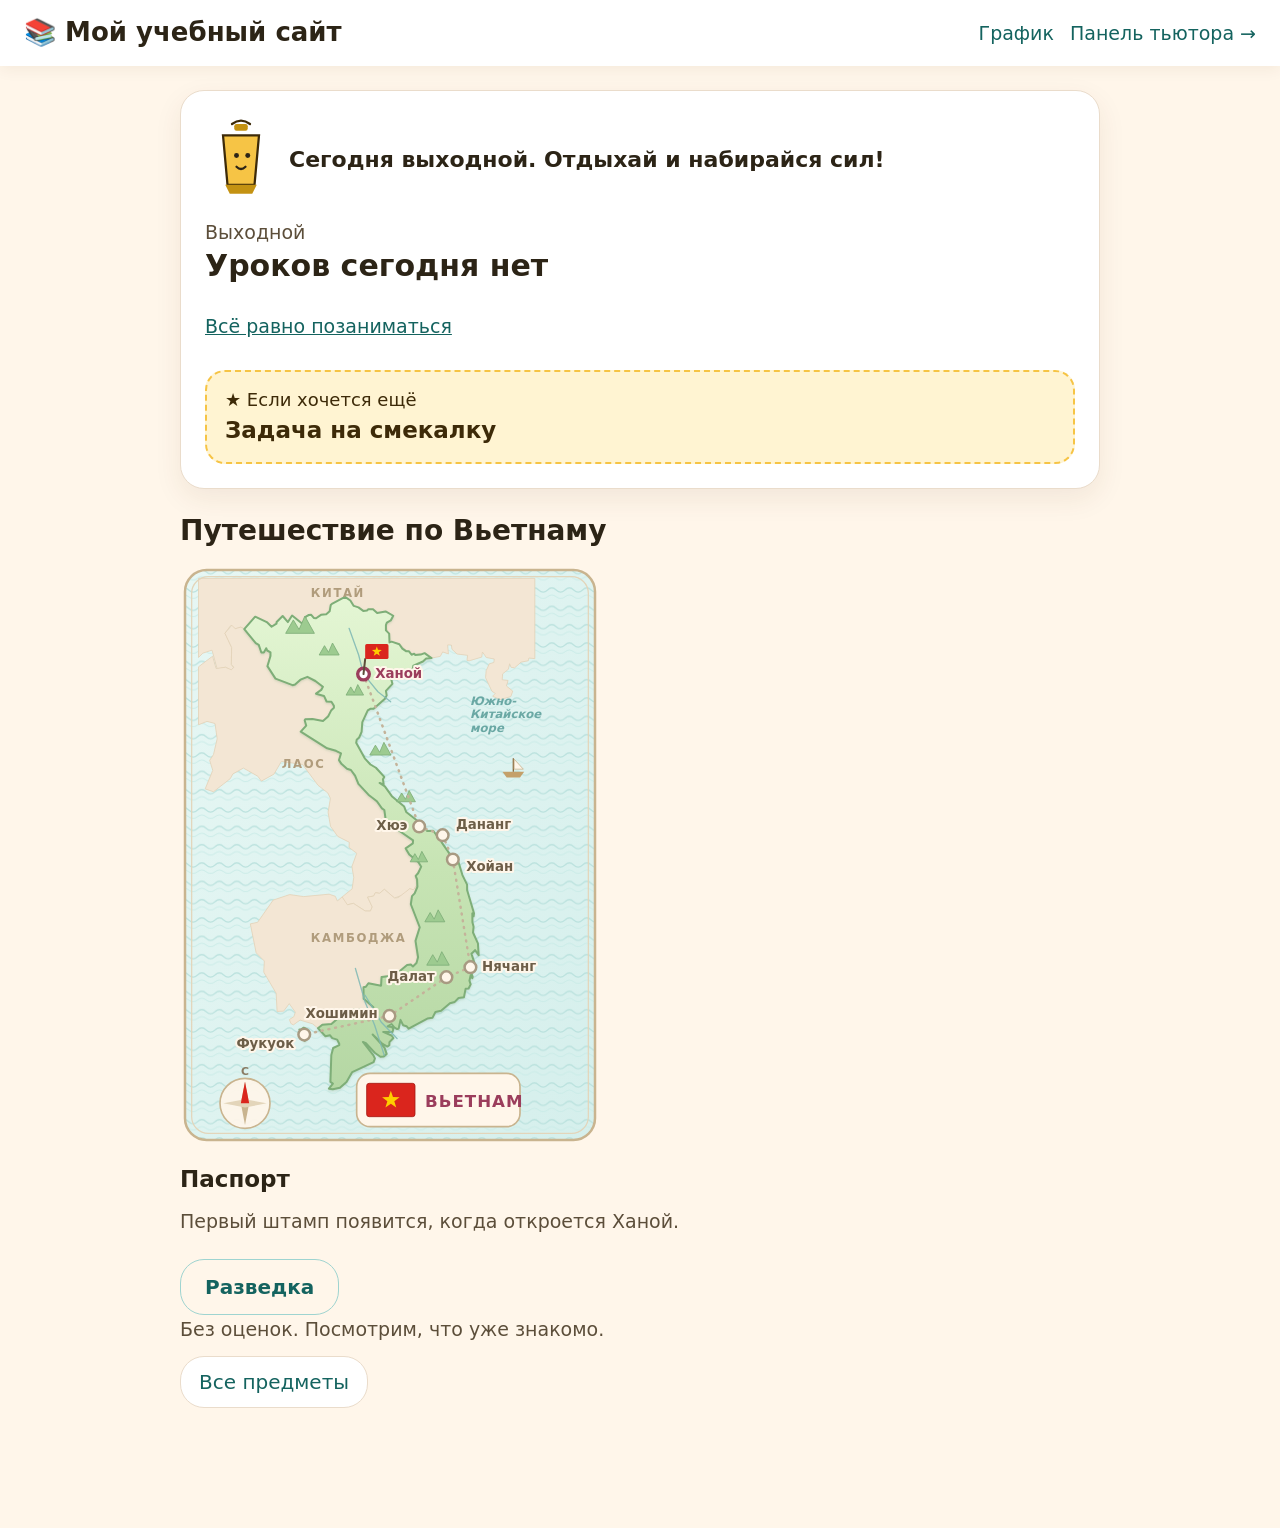
==== commit d3e576ed: "Сделать сайт заменой школьного дня: 3 урока, 3 класс, контрольные и зарядка. - График пересобран на " ====
--- a/index.html
+++ b/index.html
@@ -17,6 +17,7 @@
 
   <main id="app">
     <section id="subjects-view">
+      <div class="hero">
       <div class="guide">
         <svg class="guide-lantern" viewBox="0 0 64 80" aria-hidden="true">
           <path d="M24 8 Q32 2 40 8" fill="none" stroke="#3d2a08" stroke-width="2" stroke-linecap="round"/>
@@ -27,7 +28,14 @@
           <path d="M28 46 Q32 50 36 46" fill="none" stroke="#2c2416" stroke-width="2" stroke-linecap="round"/>
           <path d="M18 62 H46 L42 70 H22 Z" fill="#c49212"/>
         </svg>
-        <p>Я фонарик. Сегодня хватит одного спокойного шага.</p>
+        <p id="guide-line">Я фонарик. Сегодня хватит одного спокойного шага.</p>
+      </div>
+      <div id="today-view">
+        <h2 id="today-heading" class="hidden">Сегодня</h2>
+        <div id="today-card"></div>
+        <h2 id="week-heading" class="hidden">Эта неделя</h2>
+        <div id="week-list" class="week hidden"></div>
+      </div>
       </div>
       <div id="journey">
         <h2>Путешествие по Вьетнаму</h2>
@@ -35,13 +43,6 @@
         <div id="journey-path"></div>
         <h3>Паспорт</h3>
         <div id="journey-passport" class="stamps"></div>
-      </div>
-      <div id="today-view">
-        <h2 id="today-heading">Сегодня</h2>
-        <div id="today-card"></div>
-        <h2 id="week-heading" class="hidden">Эта неделя</h2>
-        <div id="week-list" class="week hidden"></div>
-        <p class="hint"><a href="plan.html">Весь учебный план и график</a></p>
       </div>
       <button class="action-btn btn-quiet" type="button" onclick="openScout()">Разведка</button>
       <p class="hint">Без оценок. Посмотрим, что уже знакомо.</p>
@@ -56,6 +57,20 @@
       <div id="scout-body"></div>
     </section>
 
+    <section id="control-view" class="hidden">
+      <button class="back-btn" type="button" onclick="showSubjects()">← На главную</button>
+      <h2 id="control-title">Контрольная</h2>
+      <p id="control-lead" class="hint"></p>
+      <div id="control-body"></div>
+    </section>
+
+    <section id="extra-view" class="hidden">
+      <button class="back-btn" type="button" onclick="showSubjects()">← На главную</button>
+      <h2 id="extra-title"></h2>
+      <p id="extra-lead" class="hint"></p>
+      <div id="extra-body"></div>
+    </section>
+
     <section id="lessons-view" class="hidden">
       <button class="back-btn" onclick="showSubjects()">← Назад к предметам</button>
       <h2 id="subject-title"></h2>
@@ -65,10 +80,20 @@
     <section id="lesson-view" class="hidden">
       <button class="back-btn" onclick="backToLessons()">← Назад к урокам</button>
       <h2 id="lesson-title"></h2>
-      <p id="session-timer" class="hint">Время занятия: <span id="session-time">15:00</span></p>
+      <ol id="stage-strip" class="stage-strip" aria-label="Этапы урока">
+        <li data-stage="warm">Вспомним</li>
+        <li data-stage="teach">Узнаём</li>
+        <li data-stage="walk">Пример</li>
+        <li data-stage="practice">Тренировка</li>
+        <li data-stage="quiz">Проверка</li>
+      </ol>
+      <div id="session-timer" class="sun-session">
+        <span class="sun-track" aria-hidden="true"><span class="session-sun"></span></span>
+        <span id="session-time"></span>
+      </div>
       <div id="session-note" class="hidden">
-        <p>На сегодня всё, ты молодец!</p>
-        <button class="action-btn" type="button" onclick="finishSession()">Закончить</button>
+        <p>Урок идёт уже 20 минут. Можно сделать перемену.</p>
+        <button class="action-btn" type="button" onclick="finishSession()">Перемена</button>
         <button class="action-btn" type="button" onclick="stayLonger()">Ещё немного</button>
       </div>
 
@@ -80,12 +105,16 @@
       <div id="teach-block">
         <p id="step-label" class="hint"></p>
         <div id="teach-body" class="video-block"></div>
-        <button id="teach-next" class="action-btn" type="button" onclick="nextTeachStep()">Дальше</button>
+        <div class="step-nav">
+          <button id="teach-back" class="back-btn" type="button" onclick="prevTeachStep()">← Назад</button>
+          <button id="teach-listen" class="back-btn listen-btn" type="button" onclick="speakCard()">Послушать</button>
+          <button id="teach-next" class="action-btn" type="button" onclick="nextTeachStep()">Дальше</button>
+        </div>
       </div>
 
       <div id="practice-block" class="hidden">
         <p id="practice-label" class="hint"></p>
-        <h3>Тренировка. Здесь можно пробовать спокойно.</h3>
+        <h3 id="practice-heading">Тренировка. Здесь можно пробовать спокойно.</h3>
         <div id="practice-body"></div>
         <p id="practice-why" class="hidden"></p>
         <button id="practice-next" class="action-btn hidden" type="button" onclick="nextPractice()">Дальше</button>
@@ -93,20 +122,30 @@
 
       <div id="quiz-block" class="hidden">
         <h3 id="quiz-title">Проверка</h3>
-        <p id="quiz-hint" class="hint">Ответь на вопросы.</p>
+        <p id="quiz-hint" class="hint">Один вопрос за раз. Не спеши.</p>
+        <p id="quiz-dots" class="hint"></p>
         <div id="questions"></div>
-        <button id="check-btn" onclick="checkAnswers()">Проверить</button>
+        <p id="quiz-pick" class="hint hidden">Сначала выбери ответ.</p>
+        <div class="step-nav">
+          <button id="quiz-back" class="back-btn" type="button" onclick="quizStep(-1)">← Назад</button>
+          <button id="quiz-next" class="action-btn" type="button" onclick="quizStep(1)">Дальше</button>
+          <button id="check-btn" onclick="checkAnswers()">Проверить</button>
+        </div>
         <div id="result" class="hidden"></div>
       </div>
 
       <div id="stuck-block" class="hidden">
         <p>Давай разберём вместе.</p>
-        <button onclick="replayVideo()">🎬 Пересмотреть видео</button>
-        <button onclick="callTutor()">🙋 Мне нужна помощь</button>
+        <button class="action-btn" type="button" onclick="replayVideo()">Пересмотреть видео</button>
+        <button class="action-btn" type="button" onclick="callTutor()">Мне нужна помощь</button>
       </div>
     </section>
   </main>
 
+  <script src="data.js"></script>
+  <script src="grade3.js"></script>
+  <script src="map.js"></script>
   <script src="app.js"></script>
+  <script src="brain.js"></script>
 </body>
 </html>
--- a/styles.css
+++ b/styles.css
@@ -44,10 +44,25 @@
   --space: 12px;
   --space-lg: 24px;
   --control: 48px;
-  --font: "Nunito", "Segoe UI", system-ui, sans-serif;
+  --font: "Nunito", ui-rounded, "SF Pro Rounded", "Arial Rounded MT Bold", "Segoe UI", system-ui, sans-serif;
   --text: 20px;
   --leading: 1.5;
   --focus: 3px solid var(--sea);
+  --desk: #f4f5f7;
+  --desk-card: #ffffff;
+  --desk-ink: #1a1d21;
+  --desk-muted: #3d4654;
+  --desk-line: #d5d8de;
+  --desk-head: #e8eaee;
+  --desk-red: #8e1b2a;
+  --desk-red-bg: #fdecee;
+  --desk-amber: #6a4b08;
+  --desk-amber-bg: #fff6df;
+  --desk-green: #14663a;
+  --desk-green-bg: #e7f6ec;
+  --desk-focus: #1f4e79;
+  --desk-today: #e8f0f8;
+  --desk-radius: 4px;
 }
 
 * { box-sizing: border-box; margin: 0; padding: 0; }
@@ -167,6 +182,7 @@
 .option.correct { background: var(--rice-soft); border-color: var(--rice-line); }
 .option.wrong { background: var(--wrong-bg); border-color: var(--wrong-line); }
 #journey-path svg { width: 100%; max-width: 420px; height: auto; display: block; }
+#journey-path .city.current .flag-mark { display: block; }
 .stamps { display: flex; flex-wrap: wrap; gap: var(--space); }
 .stamp {
   width: 132px;
@@ -255,6 +271,35 @@
   background: transparent;
 }
 .choice-card:hover { transform: none; box-shadow: none; background: var(--card); }
+.choice-link {
+  display: inline-flex;
+  align-items: center;
+  min-height: var(--control);
+  margin: 0 0 4px;
+  padding: 0;
+  border: 0;
+  background: transparent;
+  color: var(--sea);
+  font: inherit;
+  font-size: 0.95rem;
+  text-decoration: underline;
+  cursor: pointer;
+}
+.choice-pick {
+  display: block;
+  width: 100%;
+  min-height: var(--control);
+  padding: 10px 4px;
+  border: 0;
+  border-bottom: 1px solid var(--line);
+  background: transparent;
+  color: var(--ink);
+  font: inherit;
+  font-size: 1rem;
+  text-align: left;
+  cursor: pointer;
+}
+.choice-pick:hover { color: var(--sea); }
 .guide {
   display: flex;
   align-items: center;
@@ -331,12 +376,84 @@
 
 .hint { color: var(--ink-soft); font-size: 0.95rem; margin-bottom: 12px; }
 
+#teach-body {
+  padding: 36px 28px;
+  min-height: 240px;
+}
 #teach-body p, #practice-why {
-  font-size: 1.15rem;
+  font-size: 1.35rem;
   line-height: var(--leading);
 }
-
-#teach-body h3 { margin-top: 0; }
+#teach-body h3 { margin-top: 0; color: var(--ink-soft); font-size: 1.05rem; }
+
+.step-dots { display: flex; flex-wrap: wrap; gap: 8px; min-height: 16px; }
+.step-dot {
+  width: 12px;
+  height: 12px;
+  border-radius: 50%;
+  background: var(--line);
+}
+.step-dot.is-done { background: var(--rice); }
+.step-dot.is-now { background: var(--lotus); }
+
+.sun-session { margin-bottom: 16px; }
+.sun-track {
+  position: relative;
+  display: block;
+  height: 40px;
+  border-radius: 999px;
+  background: linear-gradient(90deg, var(--lantern-soft), var(--sea-soft));
+  overflow: hidden;
+}
+.session-sun {
+  position: absolute;
+  top: 6px;
+  left: calc(var(--session, 0) * (100% - 28px));
+  width: 28px;
+  height: 28px;
+  border-radius: 50%;
+  background: var(--lantern);
+  box-shadow: 0 0 0 6px rgba(246, 196, 69, 0.35);
+  transition: left 0.2s linear;
+}
+#session-time:empty { display: none; }
+
+.option.is-chosen {
+  background: var(--lotus-soft);
+  border-color: var(--lotus);
+}
+.option.correct {
+  background: var(--rice-soft);
+  border-color: var(--rice-line);
+}
+.option.wrong {
+  background: var(--wrong-bg);
+  border-color: var(--wrong-line);
+}
+.option.correct span::after { content: " ✓"; color: var(--rice); }
+.option.wrong span::after { content: " ·"; color: var(--wrong-ink); }
+.option input {
+  position: absolute;
+  width: 1px;
+  height: 1px;
+  opacity: 0;
+}
+.option { position: relative; }
+.option:focus-within { outline: var(--focus); outline-offset: 3px; }
+
+#stuck-block {
+  background: var(--card);
+  border: 1px solid var(--line);
+  border-radius: var(--radius);
+  padding: 20px;
+  margin-top: 16px;
+  text-align: left;
+  color: var(--ink);
+}
+#result:not(.is-wait) {
+  background: var(--lantern-soft);
+  border-color: var(--lantern);
+}
 
 #practice-why {
   background: var(--card);
@@ -445,3 +562,548 @@
     transition: none !important;
   }
 }
+
+body.tutor-page {
+  font-family: system-ui, "Segoe UI", sans-serif;
+  font-size: 15px;
+  line-height: 1.4;
+  background: var(--desk);
+  color: var(--desk-ink);
+}
+body.tutor-page :focus-visible { outline: 3px solid var(--desk-focus); }
+body.tutor-page header {
+  background: var(--desk-card);
+  box-shadow: none;
+  border-bottom: 1px solid var(--desk-line);
+  border-radius: 0;
+}
+body.tutor-page header h1 { font-size: 20px; font-weight: 650; letter-spacing: 0; }
+body.tutor-page main { max-width: 1100px; }
+body.tutor-page main a,
+body.tutor-page .tutor-link { color: var(--desk-focus); }
+body.tutor-page h2 {
+  font-size: 16px;
+  margin: 0 0 8px;
+  letter-spacing: 0.01em;
+}
+body.tutor-page h3 {
+  margin: 18px 0 6px;
+  font-size: 13px;
+  color: var(--desk-muted);
+  letter-spacing: 0.04em;
+  text-transform: uppercase;
+}
+body.tutor-page section {
+  margin-top: 28px;
+  padding-top: 16px;
+  border-top: 1px solid var(--desk-line);
+}
+body.tutor-page #tutor-lock {
+  margin-top: 0;
+  border-top: 0;
+  max-width: 420px;
+}
+body.tutor-page .hint { color: var(--desk-muted); font-size: 14px; }
+body.tutor-page #tutor-lock input {
+  border-radius: var(--desk-radius);
+  border-color: var(--desk-line);
+  font-family: inherit;
+  font-size: 16px;
+  color: var(--desk-ink);
+  background: var(--desk-card);
+}
+body.tutor-page .action-btn,
+body.tutor-page .back-btn,
+body.tutor-page #tutor-progress .row button {
+  font-family: inherit;
+  font-size: 15px;
+  border-radius: var(--desk-radius);
+  box-shadow: none;
+}
+body.tutor-page .action-btn,
+body.tutor-page #tutor-progress .row button {
+  background: var(--desk-ink);
+  color: #fff;
+}
+body.tutor-page .action-btn:hover,
+body.tutor-page #tutor-progress .row button:hover { background: var(--desk-focus); }
+body.tutor-page .back-btn {
+  background: var(--desk-card);
+  color: var(--desk-ink);
+  border: 1px solid var(--desk-line);
+}
+body.tutor-page .back-btn:hover { background: var(--desk-head); }
+body.tutor-page .today-card,
+body.tutor-page .desk-today {
+  background: transparent;
+  border: 0;
+  border-radius: 0;
+  box-shadow: none;
+  padding: 0;
+  margin: 0;
+}
+body.tutor-page .today-card .card-title { font-size: 15px; margin: 0; }
+body.tutor-page .status-stuck { color: var(--desk-red); font-weight: 700; }
+body.tutor-page .status-work { color: var(--desk-amber); font-weight: 700; }
+body.tutor-page .status-done { color: var(--desk-green); font-weight: 700; }
+body.tutor-page .status-wait { color: var(--desk-muted); }
+body.tutor-page .desk-table {
+  width: 100%;
+  border-collapse: collapse;
+  background: var(--desk-card);
+  margin: 0 0 8px;
+}
+body.tutor-page .desk-table th,
+body.tutor-page .desk-table td {
+  border: 1px solid var(--desk-line);
+  padding: 6px 8px;
+  text-align: left;
+  vertical-align: top;
+  font-size: 14px;
+  line-height: 1.35;
+  font-weight: 400;
+  overflow-wrap: anywhere;
+}
+body.tutor-page .desk-table th {
+  background: var(--desk-head);
+  color: var(--desk-muted);
+  font-size: 12px;
+  font-weight: 650;
+  letter-spacing: 0.03em;
+  text-transform: uppercase;
+}
+body.tutor-page .mom-topic { display: block; color: var(--desk-muted); font-size: 13px; }
+body.tutor-page .plan-date { min-width: 0; color: var(--desk-ink); }
+body.tutor-page .plan-row,
+body.tutor-page #tutor-progress .row,
+body.tutor-page #tutor-errors .err,
+body.tutor-page #tutor-scout .err {
+  display: table-row;
+  margin: 0;
+  padding: 0;
+  border: 0;
+  border-radius: 0;
+  background: transparent;
+  box-shadow: none;
+  gap: 0;
+}
+body.tutor-page .plan-row.kind-mama td { background: var(--desk-amber-bg); }
+body.tutor-page .plan-row.kind-rest td { background: var(--desk); }
+body.tutor-page .plan-row.kind-return td { background: var(--desk-today); }
+body.tutor-page .plan-row.is-done td { background: var(--desk-green-bg); }
+body.tutor-page .plan-row.is-today td:first-child { box-shadow: inset 3px 0 0 var(--desk-focus); }
+body.tutor-page #tutor-progress .row.stuck td { background: var(--desk-red-bg); }
+body.tutor-page #tutor-progress .row.done td { background: var(--desk-green-bg); }
+body.tutor-page #tutor-progress td:last-child { width: 1%; white-space: nowrap; text-align: right; }
+body.tutor-page #tutor-progress .row button { margin: 0; }
+body.tutor-page #tutor-errors .err-type,
+body.tutor-page #tutor-scout .err-type { color: var(--desk-red); font-size: 14px; }
+body.tutor-page #tutor-calendar td.desk-result {
+  white-space: nowrap;
+  overflow-wrap: normal;
+  word-break: normal;
+}
+
+@media (max-width: 640px) {
+  body.tutor-page .desk-table thead { display: none; }
+  body.tutor-page .desk-table,
+  body.tutor-page .desk-table tbody,
+  body.tutor-page .desk-table tr,
+  body.tutor-page .desk-table th,
+  body.tutor-page .desk-table td,
+  body.tutor-page .plan-row,
+  body.tutor-page #tutor-progress .row,
+  body.tutor-page #tutor-errors .err,
+  body.tutor-page #tutor-scout .err {
+    display: block;
+    width: 100%;
+  }
+  body.tutor-page .desk-table tr {
+    border-bottom: 1px solid var(--desk-line);
+    padding: 8px 0;
+  }
+  body.tutor-page .desk-table td,
+  body.tutor-page .desk-table th {
+    border: 0;
+    padding: 2px 0;
+  }
+  body.tutor-page #tutor-progress td:last-child { width: auto; white-space: normal; text-align: left; }
+}
+
+#scout-body .scout-question {
+  padding: 36px 28px;
+  min-height: 220px;
+}
+#scout-body .scout-question p { font-size: 1.35rem; line-height: var(--leading); }
+#scout-body .step-dots { margin-bottom: 16px; }
+#scout-body h3 { color: var(--ink-soft); font-size: 1.05rem; }
+.scout-map { margin-bottom: 8px; }
+.scout-card { min-height: 72px; cursor: pointer; }
+.scout-card:hover { transform: none; box-shadow: var(--shadow-soft); }
+.scout-card .card-status { font-weight: 700; }
+.scout-card.known .card-status::before { content: "✓ "; color: var(--rice); }
+.scout-card.practice .card-status::before { content: "· "; color: var(--sea); }
+
+body.plan-page {
+  font-family: system-ui, "Segoe UI", sans-serif;
+  font-size: 15px;
+  line-height: 1.4;
+  background: var(--desk);
+  color: var(--desk-ink);
+}
+body.plan-page :focus-visible { outline: 3px solid var(--desk-focus); }
+body.plan-page header {
+  background: var(--desk-card);
+  box-shadow: none;
+  border-bottom: 1px solid var(--desk-line);
+  border-radius: 0;
+}
+body.plan-page header h1 { font-size: 20px; font-weight: 650; }
+body.plan-page main { max-width: 1100px; }
+body.plan-page main a,
+body.plan-page .tutor-link { color: var(--desk-focus); }
+body.plan-page h2 { font-size: 16px; margin: 0 0 8px; }
+body.plan-page h3 {
+  margin: 18px 0 6px;
+  font-size: 13px;
+  color: var(--desk-muted);
+  letter-spacing: 0.04em;
+  text-transform: uppercase;
+}
+body.plan-page section {
+  margin-top: 28px;
+  padding-top: 16px;
+  border-top: 1px solid var(--desk-line);
+}
+body.plan-page section:first-child { margin-top: 0; border-top: 0; padding-top: 0; }
+body.plan-page .hint { color: var(--desk-muted); font-size: 14px; }
+body.plan-page .plan-subject h3 { text-transform: none; letter-spacing: 0; font-size: 15px; color: var(--desk-ink); }
+body.plan-page .plan-subject ol { margin: 4px 0 0 1.2rem; font-size: 14px; }
+body.plan-page .plan-subject li { margin: 1px 0; }
+body.plan-page .plan-row,
+body.plan-page .plan-row.kind-mama,
+body.plan-page .plan-row.kind-rest,
+body.plan-page .plan-row.kind-return,
+body.plan-page .plan-row.kind-review,
+body.plan-page .plan-row.is-done,
+body.plan-page .plan-row.is-today {
+  background: var(--desk-card);
+  border: 1px solid var(--desk-line);
+  border-radius: 0;
+  box-shadow: none;
+  outline: none;
+  color: var(--desk-ink);
+  text-decoration: none;
+  margin-bottom: -1px;
+  padding: 8px 10px;
+  min-height: 48px;
+  gap: 12px;
+}
+body.plan-page a.plan-row:hover { border-color: var(--desk-focus); background: var(--desk-head); }
+body.plan-page .plan-date { min-width: 9rem; color: var(--desk-muted); font-size: 14px; }
+body.plan-page .plan-what { font-size: 14px; }
+body.plan-page .plan-row.kind-mama { background: var(--desk-amber-bg); }
+body.plan-page .plan-row.kind-rest { background: var(--desk); }
+body.plan-page .plan-row.kind-return,
+body.plan-page .plan-row.kind-review { background: var(--desk-today); }
+body.plan-page .plan-row.is-done { background: var(--desk-green-bg); }
+body.plan-page .plan-row.is-today { box-shadow: inset 3px 0 0 var(--desk-focus); }
+body.plan-page .plan-mark { display: block; margin-top: 2px; font-size: 12px; font-weight: 700; color: var(--desk-focus); }
+body.plan-page .plan-row.is-done .plan-mark { color: var(--desk-green); }
+
+@media (max-width: 640px) {
+  body.plan-page .plan-date { min-width: 0; }
+  #scout-body .scout-question { padding: 24px 16px; }
+}
+
+/* ===== Понятная подача: этапы урока, одна мысль на строку, один вопрос за раз ===== */
+.today-what { font-size: 1.15rem; font-weight: 700; margin-bottom: 8px; }
+.today-what span { display: block; font-size: 0.9rem; font-weight: 400; color: var(--ink-soft); }
+#journey { margin-top: var(--space-lg); }
+
+.stage-strip {
+  list-style: none;
+  display: flex;
+  gap: 8px;
+  margin-bottom: 16px;
+}
+.stage-strip li {
+  flex: 1;
+  display: flex;
+  align-items: center;
+  gap: 8px;
+  min-height: 44px;
+  padding: 6px 10px;
+  border-radius: var(--radius-sm);
+  border: 1px solid var(--line);
+  background: var(--card);
+  color: var(--ink-soft);
+  font-size: 0.85rem;
+  line-height: 1.2;
+}
+.stage-num {
+  flex: none;
+  width: 26px;
+  height: 26px;
+  border-radius: 50%;
+  display: grid;
+  place-items: center;
+  background: var(--paper-deep);
+  font-weight: 700;
+}
+.stage-strip li.is-done { background: var(--rice-soft); border-color: var(--rice-line); color: var(--rice); }
+.stage-strip li.is-done .stage-num { background: var(--rice); color: #fff; }
+.stage-strip li.is-now { background: var(--lotus-soft); border-color: var(--lotus); color: var(--lotus-deep); font-weight: 700; }
+.stage-strip li.is-now .stage-num { background: var(--lotus); color: #fff; }
+
+#teach-body .line { font-size: 1.45rem; line-height: 1.6; }
+#teach-body .line + .line { margin-top: 18px; }
+.key {
+  background: var(--lantern-soft);
+  color: var(--lotus-deep);
+  border-radius: 8px;
+  padding: 1px 6px;
+  white-space: nowrap;
+}
+
+.step-nav { display: flex; flex-wrap: wrap; gap: var(--space); align-items: center; }
+.step-nav .back-btn,
+.step-nav .action-btn,
+.step-nav #check-btn { margin: 0; min-height: 56px; }
+.step-nav .action-btn,
+.step-nav #check-btn { margin-left: auto; min-width: 180px; font-size: 1.15rem; }
+.step-nav .is-off { visibility: hidden; }
+.listen-btn::before { content: "▶ "; }
+
+.question p { font-size: 1.25rem; }
+.option { min-height: 60px; font-size: 1.15rem; padding: 14px 18px; border-width: 2px; }
+#questions .question { padding: 28px 24px; }
+#practice-body .question { padding: 28px 24px; }
+
+@media (max-width: 640px) {
+  .stage-strip li { flex-direction: column; gap: 2px; padding: 6px 2px; font-size: 0.7rem; text-align: center; }
+  #teach-body .line { font-size: 1.25rem; }
+  .step-nav .action-btn,
+  .step-nav #check-btn { min-width: 0; flex: 1; }
+}
+
+/* ===== Главная, списки, картинки к урокам, ступенька в 3 класс ===== */
+.hero {
+  background: var(--card);
+  border: 1px solid var(--line);
+  border-radius: var(--radius-lg);
+  box-shadow: var(--shadow);
+  padding: 24px;
+  margin-bottom: var(--space-lg);
+}
+.hero .guide { margin-bottom: 16px; }
+.hero .guide p { font-size: 1.1rem; }
+.today-what { font-size: 1.5rem; line-height: 1.25; margin-bottom: 14px; }
+.today-what span { font-size: 0.95rem; margin-bottom: 2px; }
+.start-day { min-height: 72px; font-size: 1.4rem; }
+.today-len { margin: 6px 0 0; text-align: center; }
+.choice-link { margin-top: 4px; }
+
+.grade3-offer {
+  display: block;
+  width: 100%;
+  margin-top: 16px;
+  padding: 14px 18px;
+  border: 2px dashed var(--lantern);
+  border-radius: var(--radius);
+  background: var(--lantern-soft);
+  color: var(--lantern-ink);
+  font: inherit;
+  font-size: 1.15rem;
+  font-weight: 700;
+  text-align: left;
+  cursor: pointer;
+}
+.grade3-offer span { display: block; font-size: 0.9rem; font-weight: 400; }
+.grade3-offer span::before { content: "★ "; }
+.grade3-offer:hover { background: var(--lantern); }
+
+.subject-card, .lesson-card {
+  display: flex;
+  align-items: center;
+  gap: 14px;
+  min-height: 84px;
+}
+.subject-text { display: flex; flex-direction: column; flex: 1; min-width: 0; }
+.subject-mark, .lesson-num {
+  flex: none;
+  width: 52px;
+  height: 52px;
+  border-radius: 16px;
+  display: grid;
+  place-items: center;
+  font-weight: 700;
+  font-size: 1rem;
+  background: var(--sea-soft);
+  color: var(--sea);
+}
+.tone-lotus .subject-mark { background: var(--lotus-soft); color: var(--lotus-deep); }
+.tone-lantern .subject-mark { background: var(--lantern-soft); color: var(--lantern-ink); }
+.tone-rice .subject-mark { background: var(--rice-soft); color: var(--rice); }
+.bar { display: block; height: 8px; margin-top: 8px; border-radius: 999px; background: var(--paper-deep); overflow: hidden; }
+.bar span { display: block; height: 100%; border-radius: 999px; background: var(--rice); }
+.grid-head { grid-column: 1 / -1; margin: 12px 0 0; }
+
+#lessons-list { grid-template-columns: 1fr; max-width: 640px; }
+.lesson-num { width: 44px; height: 44px; border-radius: 50%; background: var(--paper-deep); color: var(--ink-soft); }
+.lesson-card.done .lesson-num { background: var(--rice); color: #fff; }
+.lesson-card.is-next { border: 2px solid var(--lotus); box-shadow: var(--shadow); }
+.lesson-card.is-next .lesson-num { background: var(--lotus); color: #fff; }
+.lesson-card.is-next .card-status { color: var(--lotus-deep); font-weight: 700; }
+
+.stage-strip li::before {
+  content: "";
+  flex: none;
+  width: 14px;
+  height: 14px;
+  border-radius: 50%;
+  background: var(--paper-deep);
+}
+.stage-strip li.is-now::before { background: var(--lotus); }
+.stage-strip li.is-done::before { background: var(--rice); }
+
+.pic {
+  margin-top: 24px;
+  padding: 16px;
+  border-radius: var(--radius-sm);
+  background: var(--paper);
+  border: 1px solid var(--line);
+  display: inline-block;
+  max-width: 100%;
+  vertical-align: top;
+  margin-right: 12px;
+}
+.pic svg { display: block; max-width: 100%; height: auto; }
+.pic figcaption { margin-top: 10px; font-size: 1rem; color: var(--ink-soft); }
+.pic-dot { fill: var(--lotus); }
+.pic-rest { fill: var(--lantern); stroke: var(--lantern-ink); stroke-width: 1.5; }
+rect.pic-dot { fill: var(--sea-soft); stroke: var(--sea); stroke-width: 2; }
+.place-blocks { display: flex; flex-wrap: wrap; align-items: flex-end; gap: 6px; min-height: 64px; }
+.b100, .b10, .b1 { display: block; border: 1.5px solid var(--sea); border-radius: 3px; background-color: var(--sea-soft); }
+.b100 {
+  width: 64px;
+  height: 64px;
+  background-image: linear-gradient(var(--sea-line) 1px, transparent 1px), linear-gradient(90deg, var(--sea-line) 1px, transparent 1px);
+  background-size: 6.4px 6.4px;
+}
+.b10 {
+  width: 10px;
+  height: 64px;
+  background-image: linear-gradient(var(--sea-line) 1px, transparent 1px);
+  background-size: 100% 6.4px;
+}
+.b1 { width: 10px; height: 10px; border-color: var(--lotus); background: var(--lotus-soft); }
+
+@media (max-width: 640px) {
+  .hero { padding: 16px; }
+  .today-what { font-size: 1.25rem; }
+  .stage-strip li::before { display: none; }
+}
+
+/* ===== Контрольные по четвертям ===== */
+.control-offer {
+  display: block;
+  width: 100%;
+  margin-top: 16px;
+  padding: 14px 18px;
+  border: 2px solid var(--sea);
+  border-radius: var(--radius);
+  background: var(--sea-soft);
+  color: var(--sea);
+  font: inherit;
+  font-size: 1.15rem;
+  font-weight: 700;
+  text-align: left;
+  cursor: pointer;
+}
+.control-offer span { display: block; font-size: 0.9rem; font-weight: 400; color: var(--ink); }
+.control-offer:hover { background: var(--sea-line); }
+.control-result {
+  background: var(--lantern-soft);
+  border: 1px solid var(--lantern);
+  border-radius: var(--radius);
+  padding: 24px;
+}
+.control-result p { margin-bottom: 10px; }
+.control-done { font-size: 1.4rem; font-weight: 700; }
+.control-misses { margin: 0 0 12px 1.4rem; }
+body.tutor-page #tutor-controls button {
+  font: inherit;
+  font-size: 14px;
+  padding: 4px 10px;
+  border: 1px solid var(--desk-line);
+  border-radius: var(--desk-radius);
+  background: var(--desk-card);
+  cursor: pointer;
+}
+
+/* ===== Список уроков дня ===== */
+.day-list { list-style: none; display: grid; gap: var(--space); }
+.day-row {
+  display: flex;
+  align-items: center;
+  gap: 14px;
+  min-height: 76px;
+  padding: 12px 14px;
+  border: 1px solid var(--line);
+  border-radius: var(--radius);
+  background: var(--card);
+}
+.day-row .card-title { font-size: 1.15rem; margin: 0; }
+.day-row.is-done { background: var(--rice-soft); border-color: var(--rice-line); }
+.day-row.is-done .lesson-num { background: var(--rice); color: #fff; }
+.day-row.is-now { border: 2px solid var(--lotus); box-shadow: var(--shadow-soft); flex-wrap: wrap; }
+.day-row.is-now .lesson-num { background: var(--lotus); color: #fff; }
+.day-row.is-now .start-day { margin: 4px 0 0; min-height: 60px; flex-basis: 100%; }
+.day-row.is-later { opacity: 0.6; }
+.day-row.is-mama { background: var(--lantern-soft); border-color: var(--lantern); }
+.day-row.is-mama .lesson-num { background: var(--lantern); color: var(--lantern-ink); }
+
+/* ===== Счёт в уме и задача на смекалку ===== */
+.fact-card {
+  background: var(--card);
+  border: 1px solid var(--line);
+  border-radius: var(--radius);
+  box-shadow: var(--shadow-soft);
+  padding: 28px 20px;
+  text-align: center;
+  margin-bottom: 16px;
+}
+.fact-line { font-size: 2.6rem; font-weight: 700; line-height: 1.2; }
+.fact-typed {
+  display: inline-block;
+  min-width: 2.2em;
+  padding: 0 10px;
+  border-bottom: 4px solid var(--lotus);
+  color: var(--lotus-deep);
+}
+.fact-typed.is-right { color: var(--rice); border-color: var(--rice); }
+.fact-typed.is-wrong { color: var(--wrong-ink); border-color: var(--wrong-line); }
+.fact-note { min-height: 1.6em; margin-top: 12px; font-size: 1.15rem; font-weight: 700; }
+.keypad { display: grid; grid-template-columns: repeat(3, 1fr); gap: 10px; max-width: 420px; margin: 0 auto; }
+.key-btn {
+  min-height: 68px;
+  border: 2px solid var(--line);
+  border-radius: var(--radius-sm);
+  background: var(--card);
+  color: var(--ink);
+  font: inherit;
+  font-size: 1.6rem;
+  font-weight: 700;
+  cursor: pointer;
+}
+.key-btn:hover { background: var(--lantern-soft); }
+.key-btn.key-ok { background: var(--lotus); border-color: var(--lotus); color: #fff; font-size: 1.1rem; }
+.key-btn.key-ok:hover { background: var(--lotus-deep); }
+.puzzle-why {
+  background: var(--card);
+  border: 1px solid var(--line);
+  border-radius: var(--radius);
+  padding: 14px 16px;
+  font-size: 1.25rem;
+}
